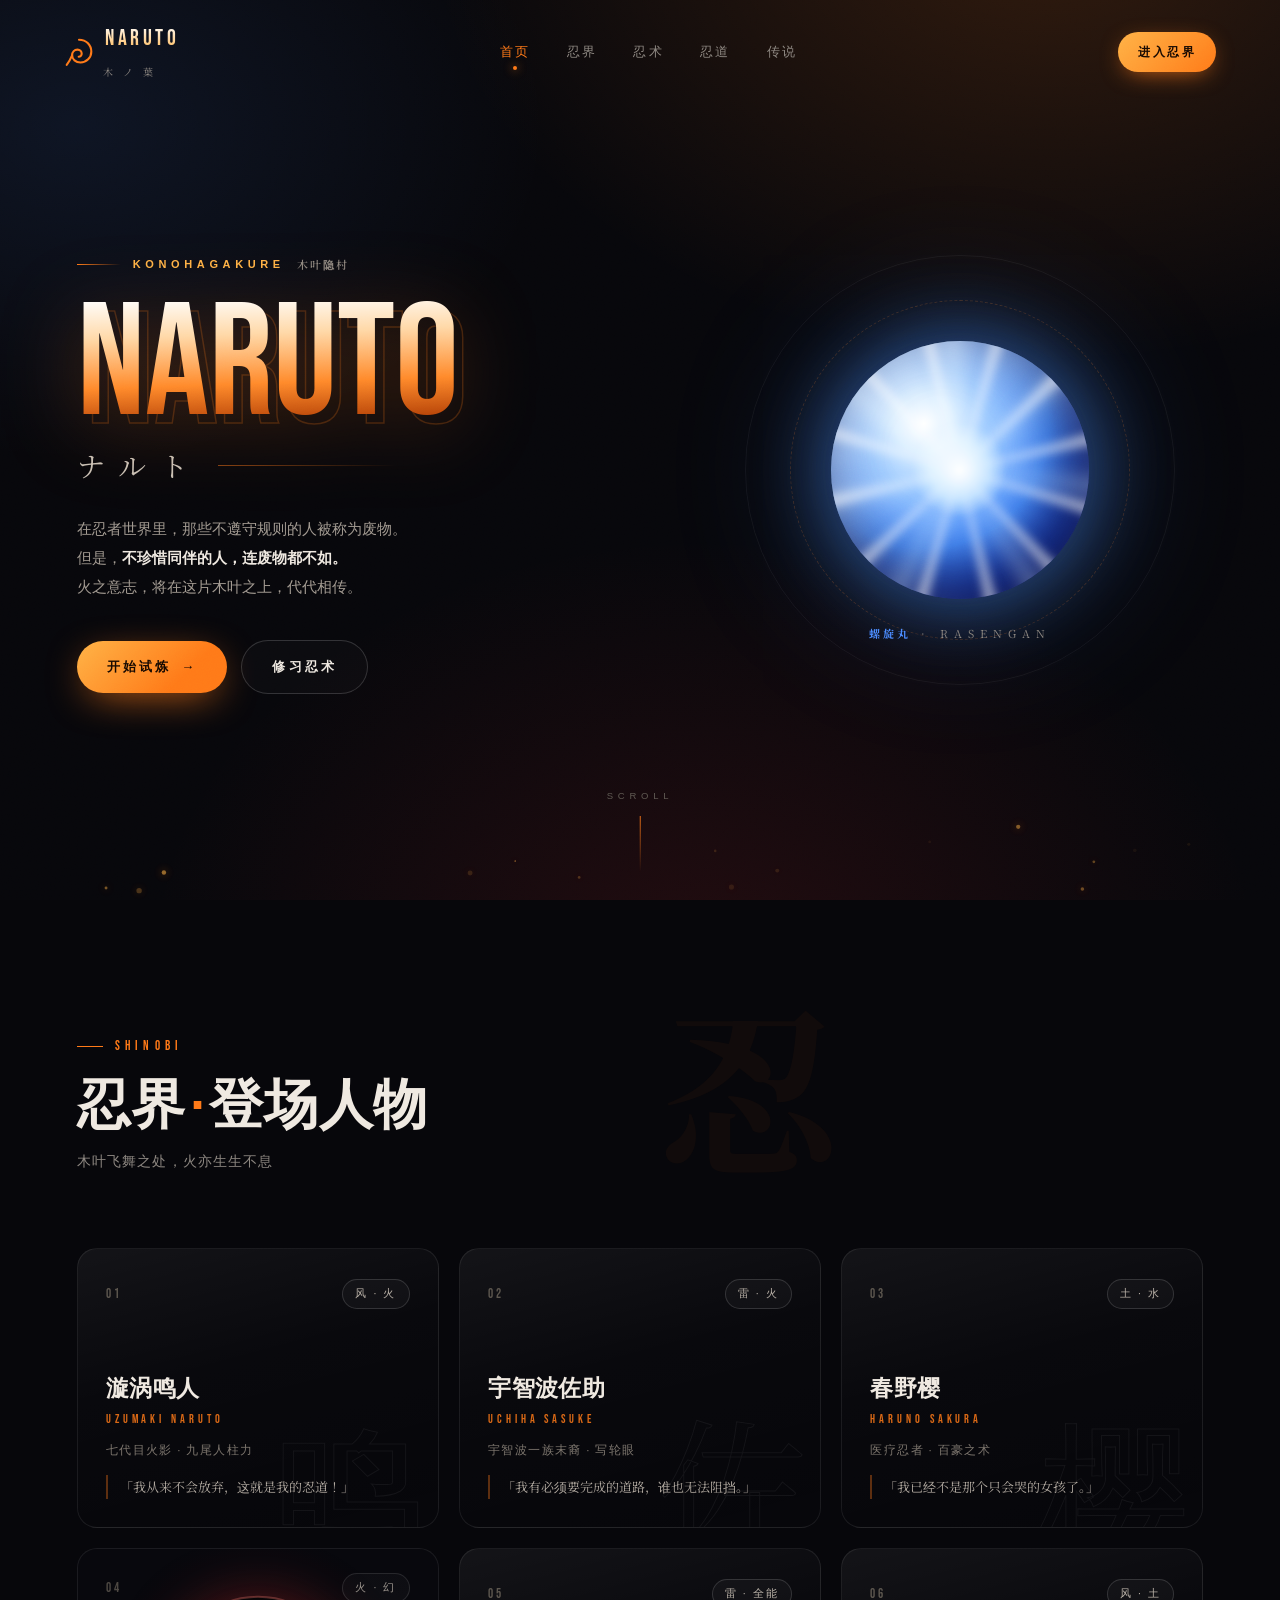
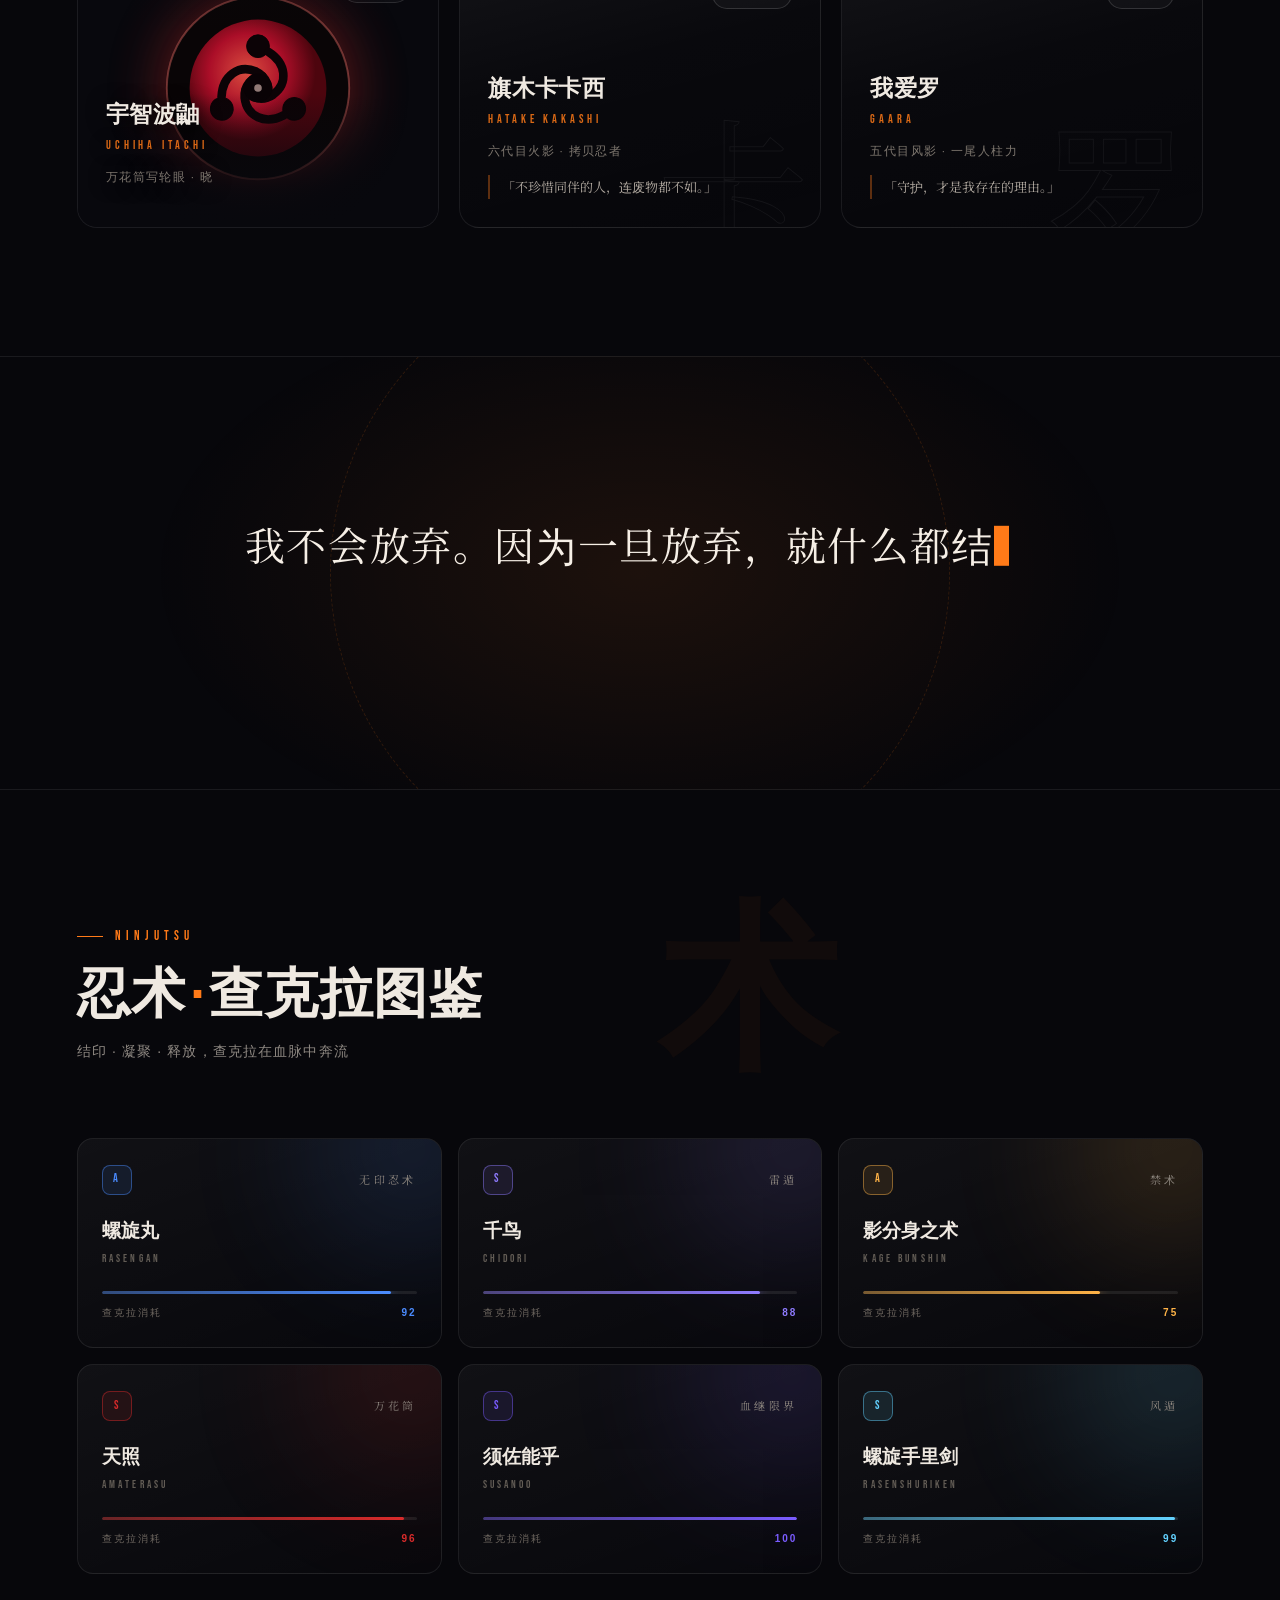
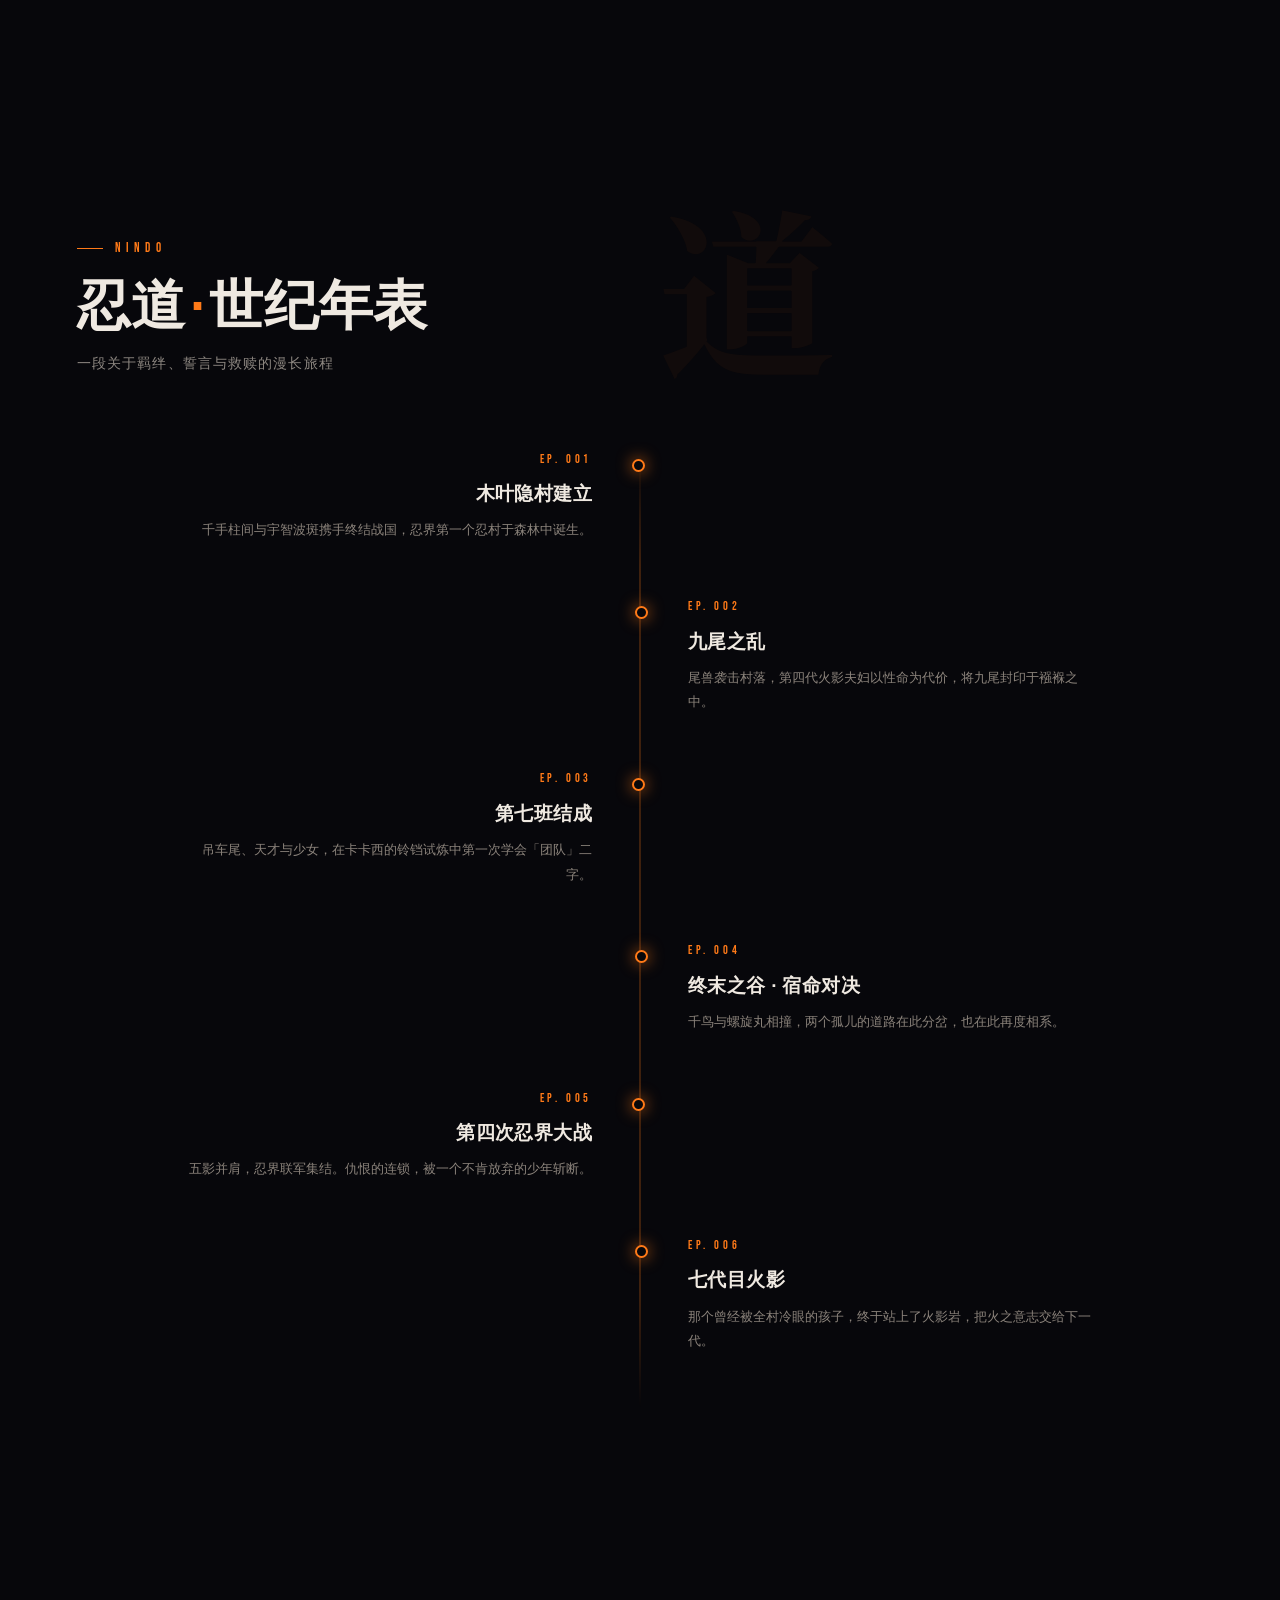
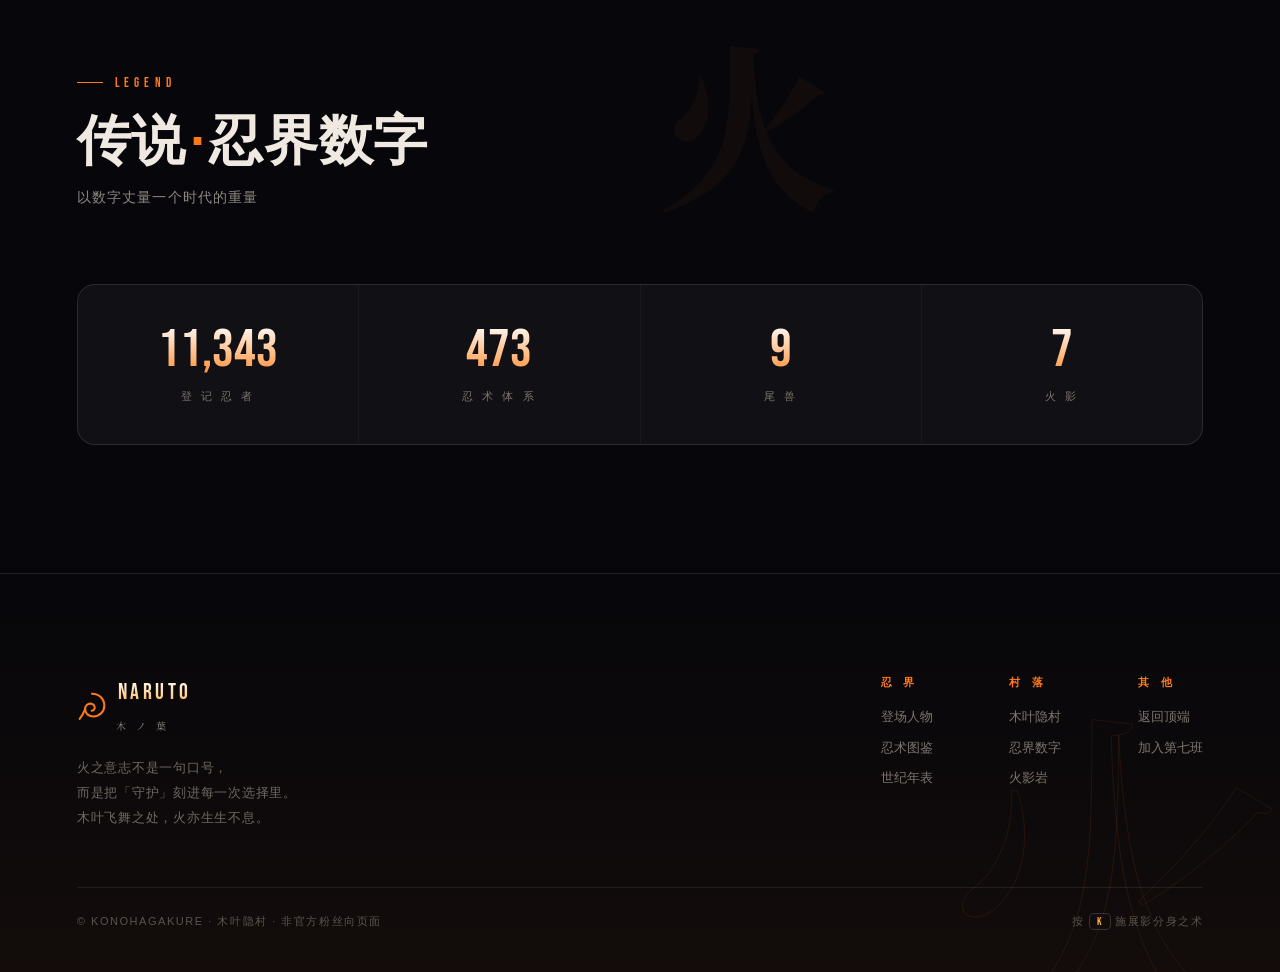
==== index.html @ 9bd9b957 "refactor: 重命名为 index.html 以便 GitHub Pages 作为首页" ====
<!DOCTYPE html>
<html lang="zh-CN">
<head>
<meta charset="UTF-8">
<meta name="viewport" content="width=device-width, initial-scale=1.0">
<title>NARUTO · 忍界 | 火之意志</title>
<link rel="preconnect" href="https://fonts.googleapis.com">
<link rel="preconnect" href="https://fonts.gstatic.com" crossorigin>
<link href="https://fonts.googleapis.com/css2?family=Bebas+Neue&family=Noto+Serif+JP:wght@400;700&display=swap" rel="stylesheet">
<style>
/* ========== BASE ========== */
:root{
  --ink:#07070b;
  --ink2:#0c0c12;
  --ink3:#12121a;
  --line:rgba(255,255,255,.08);
  --text:#efe9e1;
  --dim:#8d8781;
  --orange:#ff7a18;
  --amber:#ffb347;
  --red:#d92b2b;
  --blue:#4b8cff;
  --leaf:#6aa84f;
  --display:"Bebas Neue","Impact","Haettenschweiler","Arial Black",sans-serif;
  --serif:"Noto Serif JP","Yu Mincho","Songti SC","SimSun",serif;
  --sans:"Helvetica Neue","PingFang SC","Microsoft YaHei",-apple-system,sans-serif;
}
*{margin:0;padding:0;box-sizing:border-box}
html{scroll-behavior:smooth}
section[id],header[id]{scroll-margin-top:92px}
body{
  background:var(--ink);
  color:var(--text);
  font-family:var(--sans);
  overflow-x:hidden;
  -webkit-font-smoothing:antialiased;
  line-height:1.7;
}
body::before{
  content:'';position:fixed;inset:0;z-index:-2;
  background:
    radial-gradient(1000px 700px at 82% -8%, rgba(255,122,24,.17), transparent 62%),
    radial-gradient(760px 540px at 6% 14%, rgba(75,140,255,.10), transparent 62%),
    radial-gradient(900px 700px at 55% 108%, rgba(217,43,43,.13), transparent 62%),
    #07070b;
}
::selection{background:var(--orange);color:#12060a}
::-webkit-scrollbar{width:9px}
::-webkit-scrollbar-track{background:#05050a}
::-webkit-scrollbar-thumb{background:linear-gradient(#ff7a18,#8f2d00);border-radius:9px}

/* grain + scanline atmosphere */
.grain{
  position:fixed;inset:0;z-index:900;pointer-events:none;opacity:.05;mix-blend-mode:overlay;
  background-image:url("data:image/svg+xml,%3Csvg xmlns='http://www.w3.org/2000/svg' width='160' height='160'%3E%3Cfilter id='n'%3E%3CfeTurbulence type='fractalNoise' baseFrequency='.85' numOctaves='3'/%3E%3C/filter%3E%3Crect width='160' height='160' filter='url(%23n)'/%3E%3C/svg%3E");
}
#leafCanvas{position:fixed;inset:0;width:100%;height:100%;z-index:0;pointer-events:none;opacity:.85}

/* ========== LOADER ========== */
#loader{
  position:fixed;inset:0;z-index:1000;background:#05050a;
  display:flex;align-items:center;justify-content:center;flex-direction:column;gap:26px;
  transition:opacity .8s ease, visibility .8s;
}
#loader.done{opacity:0;visibility:hidden}
.ld-mark{width:96px;height:96px;color:var(--orange);animation:ldPulse 2.6s ease-in-out infinite}
.ld-mark path{
  stroke-dasharray:100;stroke-dashoffset:100;
  animation:draw 1.6s cubic-bezier(.6,.05,.2,1) forwards;
}
.ld-mark path:nth-child(2){animation-delay:.5s}
@keyframes draw{to{stroke-dashoffset:0}}
@keyframes ldPulse{0%,100%{filter:drop-shadow(0 0 0 rgba(255,122,24,0))}50%{filter:drop-shadow(0 0 22px rgba(255,122,24,.6))}}
.ld-text{
  font-family:var(--serif);font-size:13px;letter-spacing:.6em;color:#6a6259;text-indent:.6em;
  animation:blink 1.6s steps(2) infinite;
}
@keyframes blink{50%{opacity:.25}}

/* ========== PROGRESS ========== */
.progress{position:fixed;top:0;left:0;right:0;height:2px;z-index:950;background:transparent}
.progress i{
  display:block;height:100%;width:0;
  background:linear-gradient(90deg,#8f2d00,var(--orange),var(--amber));
  box-shadow:0 0 14px rgba(255,122,24,.85);
  transition:width .1s linear;
}

/* ========== NAV ========== */
nav{
  position:fixed;top:0;left:0;right:0;z-index:800;
  display:flex;align-items:center;justify-content:space-between;
  padding:20px clamp(18px,5vw,64px);
  transition:background .4s, backdrop-filter .4s, padding .4s, border-color .4s;
  border-bottom:1px solid transparent;
}
nav.solid{
  background:rgba(7,7,11,.72);
  backdrop-filter:blur(16px) saturate(1.4);
  -webkit-backdrop-filter:blur(16px) saturate(1.4);
  border-bottom-color:var(--line);
  padding-top:12px;padding-bottom:12px;
}
.brand{display:flex;align-items:center;gap:11px;text-decoration:none;color:var(--text)}
.brand svg{width:30px;height:30px;color:var(--orange);transition:transform .7s cubic-bezier(.2,.8,.2,1)}
.brand:hover svg{transform:rotate(180deg)}
.brand b{
  font-family:var(--display);font-size:22px;letter-spacing:.16em;font-weight:400;
  background:linear-gradient(180deg,#fff,#ffb347);-webkit-background-clip:text;background-clip:text;color:transparent;
}
.brand small{font-family:var(--serif);color:var(--dim);font-size:10px;letter-spacing:.35em;margin-left:-2px}
.nav-links{display:flex;gap:6px;align-items:center}
.nav-links a{
  position:relative;color:var(--dim);text-decoration:none;font-size:13px;letter-spacing:.18em;
  padding:9px 15px;border-radius:99px;transition:color .3s,background .3s;
}
.nav-links a:hover{color:#fff;background:rgba(255,255,255,.05)}
.nav-links a.active{color:var(--orange)}
.nav-links a.active::after{
  content:'';position:absolute;left:50%;bottom:2px;transform:translateX(-50%);
  width:4px;height:4px;border-radius:50%;background:var(--orange);box-shadow:0 0 10px var(--orange);
}
.nav-cta{
  font-size:12px;letter-spacing:.2em;color:#180a02;text-decoration:none;font-weight:700;
  padding:10px 20px;border-radius:99px;
  background:linear-gradient(135deg,var(--amber),var(--orange));
  box-shadow:0 6px 24px -8px rgba(255,122,24,.9);
  transition:transform .3s, box-shadow .3s;
}
.nav-cta:hover{transform:translateY(-2px);box-shadow:0 12px 30px -8px rgba(255,122,24,1)}

/* ========== HERO ========== */
.hero{
  position:relative;z-index:1;min-height:100svh;
  display:grid;grid-template-columns:1.12fr .88fr;align-items:center;
  gap:20px;padding:120px clamp(18px,6vw,80px) 80px;
}
.hero-left{position:relative}
.eyebrow{
  display:inline-flex;align-items:center;gap:12px;font-size:11px;letter-spacing:.42em;
  color:var(--amber);margin-bottom:26px;font-weight:600;
}
.eyebrow::before{content:'';width:44px;height:1px;background:linear-gradient(90deg,var(--orange),transparent)}
.eyebrow em{font-family:var(--serif);font-style:normal;color:var(--dim);letter-spacing:.2em}

.hero-title{position:relative;font-family:var(--display);font-weight:400;line-height:.84;letter-spacing:.005em;margin-bottom:6px}
.hero-title .outline{
  position:absolute;top:0;left:0;
  font-size:clamp(66px,12.5vw,178px);
  color:transparent;-webkit-text-stroke:1.5px rgba(255,122,24,.22);
  transform:translate(9px,9px);white-space:nowrap;
}
.hero-title .fill{
  position:relative;display:block;
  font-size:clamp(66px,12.5vw,178px);
  background:linear-gradient(178deg,#ffffff 0%,#ffd9a8 26%,#ff8a2b 58%,#a83500 88%,#5c1a00 100%);
  -webkit-background-clip:text;background-clip:text;color:transparent;
  filter:drop-shadow(0 14px 40px rgba(255,122,24,.28));
  white-space:nowrap;
}
.hero-jp{
  display:flex;align-items:center;gap:16px;margin:8px 0 26px;
}
.hero-jp span{
  font-family:var(--serif);font-size:clamp(18px,2.4vw,28px);letter-spacing:.5em;color:#c9c1b6;
}
.hero-jp i{flex:1;height:1px;background:linear-gradient(90deg,rgba(255,122,24,.5),transparent);max-width:180px}
.hero-desc{
  max-width:430px;color:#a29a91;font-size:14.5px;line-height:2;margin-bottom:38px;
}
.hero-desc b{color:var(--text);font-weight:600}
.hero-actions{display:flex;gap:14px;flex-wrap:wrap;align-items:center}
.btn{
  display:inline-flex;align-items:center;gap:10px;text-decoration:none;
  padding:15px 30px;border-radius:99px;font-size:13px;letter-spacing:.24em;font-weight:700;
  transition:all .35s cubic-bezier(.2,.8,.2,1);position:relative;overflow:hidden;
}
.btn-primary{
  color:#170900;background:linear-gradient(135deg,var(--amber),var(--orange) 70%);
  box-shadow:0 10px 40px -12px rgba(255,122,24,.95);
}
.btn-primary::after{
  content:'';position:absolute;inset:0;
  background:linear-gradient(120deg,transparent 30%,rgba(255,255,255,.55),transparent 70%);
  transform:translateX(-120%);transition:transform .7s;
}
.btn-primary:hover::after{transform:translateX(120%)}
.btn-primary:hover{transform:translateY(-3px);box-shadow:0 18px 46px -12px rgba(255,122,24,1)}
.btn-ghost{
  color:var(--text);border:1px solid rgba(255,255,255,.16);background:rgba(255,255,255,.02);
}
.btn-ghost:hover{border-color:rgba(255,122,24,.6);color:var(--amber);background:rgba(255,122,24,.06)}

/* hero right : rasengan */
.hero-right{position:relative;display:flex;align-items:center;justify-content:center;min-height:420px}
.rings{position:absolute;inset:0;display:grid;place-items:center;pointer-events:none}
.ring{
  position:absolute;border-radius:50%;border:1px solid rgba(255,255,255,.07);
}
.ring.r1{width:340px;height:340px;border-style:dashed;border-color:rgba(255,122,24,.22);animation:spin 26s linear infinite}
.ring.r2{width:430px;height:430px;border-color:rgba(255,255,255,.05);animation:spin 40s linear infinite reverse}
.ring.r3{width:250px;height:250px;border-color:rgba(75,140,255,.18);animation:spin 18s linear infinite reverse}
@keyframes spin{to{transform:rotate(360deg)}}

.rasengan{
  position:relative;width:258px;height:258px;border-radius:50%;cursor:pointer;
  background:
    radial-gradient(circle at 36% 32%, #ffffff 0%, #dcefff 12%, #9ecbff 26%, #4a90ff 52%, #1c3fbf 74%, #08134a 100%);
  box-shadow:
    0 0 70px 8px rgba(74,144,255,.45),
    0 0 140px 30px rgba(74,144,255,.18),
    inset -18px -22px 60px rgba(0,10,60,.75),
    inset 12px 14px 44px rgba(255,255,255,.5);
  animation:float 6s ease-in-out infinite;
  transition:transform .4s cubic-bezier(.2,.8,.2,1), box-shadow .5s;
  overflow:hidden;
  isolation:isolate;
}
.rasengan:hover{transform:scale(1.06);box-shadow:0 0 90px 14px rgba(74,144,255,.6),0 0 170px 40px rgba(74,144,255,.22),inset -18px -22px 60px rgba(0,10,60,.7),inset 12px 14px 44px rgba(255,255,255,.55)}
.rasengan::before,.rasengan::after{
  content:'';position:absolute;inset:-25%;border-radius:50%;
  background:repeating-conic-gradient(from 0deg,
    rgba(255,255,255,0) 0deg 13deg,
    rgba(255,255,255,.55) 15deg 18deg,
    rgba(255,255,255,0) 20deg 30deg);
  filter:blur(5px);mix-blend-mode:screen;
}
.rasengan::before{animation:spin 2.2s linear infinite}
.rasengan::after{
  animation:spin 3.4s linear infinite reverse;opacity:.55;filter:blur(9px);
  background:repeating-conic-gradient(from 180deg,
    rgba(190,225,255,0) 0deg 22deg,
    rgba(210,235,255,.6) 24deg 30deg,
    rgba(190,225,255,0) 32deg 50deg);
}
.ras-core{
  position:absolute;inset:32%;border-radius:50%;
  background:radial-gradient(circle,#fff,rgba(190,225,255,.65) 45%,transparent 72%);
  filter:blur(2px);mix-blend-mode:screen;animation:pulseCore 3s ease-in-out infinite;
}
@keyframes pulseCore{0%,100%{opacity:.75;transform:scale(1)}50%{opacity:1;transform:scale(1.1)}}
@keyframes float{0%,100%{translate:0 0}50%{translate:0 -18px}}
.orb-wrap{position:relative;display:flex;align-items:center;justify-content:center}
.ras-label{
  position:absolute;bottom:-44px;left:50%;transform:translateX(-50%);
  font-family:var(--serif);font-size:11px;letter-spacing:.55em;color:var(--dim);white-space:nowrap;
}
.ras-label b{color:var(--blue);letter-spacing:.3em}

.scroll-hint{
  position:absolute;left:50%;bottom:28px;transform:translateX(-50%);
  display:flex;flex-direction:column;align-items:center;gap:12px;
  font-size:9.5px;letter-spacing:.5em;color:#5f5952;
}
.scroll-hint i{display:block;width:1px;height:56px;background:linear-gradient(rgba(255,122,24,.9),transparent);position:relative;overflow:hidden}
.scroll-hint i::after{
  content:'';position:absolute;top:-56px;left:0;width:1px;height:56px;
  background:linear-gradient(transparent,var(--amber));animation:drop 2s ease-in-out infinite;
}
@keyframes drop{0%{top:-56px}70%,100%{top:56px}}

/* ========== SECTIONS ========== */
main{position:relative;z-index:1}
section.wrap{padding:clamp(70px,10vw,140px) clamp(18px,6vw,80px);position:relative}
.sec-head{max-width:760px;margin-bottom:clamp(44px,6vw,74px);position:relative}
.sec-kanji{
  position:absolute;right:0;top:-34px;font-family:var(--serif);font-weight:700;
  font-size:clamp(110px,14vw,190px);line-height:1;
  color:rgba(255,122,24,.045);
  pointer-events:none;user-select:none;
}
.sec-label{
  display:inline-flex;align-items:center;gap:12px;font-family:var(--display);
  font-size:13px;letter-spacing:.4em;color:var(--orange);margin-bottom:16px;
}
.sec-label::before{content:'';width:26px;height:1px;background:var(--orange)}
.sec-head h2{
  font-size:clamp(30px,4.6vw,54px);line-height:1.12;font-weight:800;letter-spacing:.01em;
}
.sec-head h2 .dot{color:var(--orange);margin:0 4px}
.sec-sub{margin-top:16px;color:var(--dim);font-size:14px;letter-spacing:.08em}

/* ========== NINJA CARDS ========== */
.ninja-grid{
  display:grid;grid-template-columns:repeat(auto-fit,minmax(min(330px,100%),1fr));
  gap:clamp(14px,1.6vw,22px);perspective:1400px;
}
.ninja-card{
  position:relative;padding:30px 28px 28px;border-radius:20px;
  background:linear-gradient(165deg,rgba(255,255,255,.055),rgba(255,255,255,.012) 42%,rgba(255,255,255,0));
  border:1px solid var(--line);
  overflow:hidden;cursor:pointer;
  transition:transform .3s cubic-bezier(.2,.8,.2,1), border-color .45s, box-shadow .5s, background .5s;
  transform-style:preserve-3d;
  min-height:280px;display:flex;flex-direction:column;
}
.ninja-card::before{
  content:'';position:absolute;inset:0;z-index:0;pointer-events:none;
  background:radial-gradient(420px 260px at var(--mx,50%) var(--my,0%), rgba(255,122,24,.16), transparent 70%);
  opacity:0;transition:opacity .45s;
}
.ninja-card:hover::before{opacity:1}
.ninja-card:hover{
  border-color:rgba(255,122,24,.42);
  box-shadow:0 26px 70px -28px rgba(255,122,24,.55), 0 0 0 1px rgba(255,122,24,.1) inset;
  background:linear-gradient(165deg,rgba(255,255,255,.075),rgba(255,255,255,.02) 42%,rgba(255,122,24,.03));
}
.card-kanji{
  position:absolute;right:12px;bottom:-14px;z-index:0;
  font-family:var(--serif);font-size:150px;line-height:.8;
  color:transparent;-webkit-text-stroke:1px rgba(255,255,255,.055);
  transition:all .6s cubic-bezier(.2,.8,.2,1);pointer-events:none;user-select:none;
}
.ninja-card:hover .card-kanji{
  -webkit-text-stroke:1px rgba(255,122,24,.55);
  transform:translateY(-8px) scale(1.06);
  filter:drop-shadow(0 0 26px rgba(255,122,24,.35));
}
.card-top{display:flex;align-items:center;justify-content:space-between;position:relative;z-index:2;margin-bottom:auto}
.card-idx{font-family:var(--display);font-size:13px;letter-spacing:.24em;color:#5d574f}
.card-elem{
  font-size:10.5px;letter-spacing:.2em;padding:5px 12px;border-radius:99px;
  border:1px solid rgba(255,255,255,.14);color:#b9b1a7;background:rgba(255,255,255,.03);
  transition:all .4s;
}
.ninja-card:hover .card-elem{border-color:rgba(255,122,24,.5);color:var(--amber);background:rgba(255,122,24,.08)}
.card-body{position:relative;z-index:2;margin-top:44px}
.card-body h3{font-size:23px;font-weight:800;letter-spacing:.02em;margin-bottom:2px}
.romaji{font-family:var(--display);font-size:11.5px;letter-spacing:.34em;color:var(--orange);opacity:.85;margin-bottom:12px}
.role{font-size:11.5px;color:#7d766e;letter-spacing:.12em;margin-bottom:14px}
.quote{
  font-family:var(--serif);font-size:13px;line-height:1.85;color:#b2aaa1;
  padding-left:12px;border-left:2px solid rgba(255,122,24,.35);
  transition:border-color .4s,color .4s;
}
.ninja-card:hover .quote{border-color:var(--orange);color:#ddd5cb}
.card-line{
  position:absolute;left:0;bottom:0;height:2px;width:0;
  background:linear-gradient(90deg,var(--orange),transparent);
  transition:width .6s cubic-bezier(.2,.8,.2,1);
}
.ninja-card:hover .card-line{width:100%}

/* sharingan card special */
.sharingan-card{display:flex;align-items:center;justify-content:center;padding:0;background:#08080d}
.sharingan-card .sharingan-wrap{position:absolute;inset:0;display:grid;place-items:center;opacity:.85;transition:opacity .5s}
.sharingan-card:hover .sharingan-wrap{opacity:1}
.sharingan-card .card-body{position:absolute;left:28px;bottom:26px;right:28px;margin:0;z-index:3}.sharingan-card .card-body h3,.sharingan-card .romaji,.sharingan-card .role{text-shadow:0 2px 20px #000}
.sharingan-card .quote{display:none}
.sharingan-card .card-top{position:absolute;top:24px;left:28px;right:28px;margin:0}
.sharingan-card::after{
  content:'';position:absolute;inset:0;z-index:2;pointer-events:none;
  background:linear-gradient(180deg,rgba(8,8,13,.35) 0%,transparent 30%,transparent 52%,rgba(8,8,13,.88) 88%,#08080d 100%);
}
.sharingan-svg{width:190px;height:190px;animation:spin 22s linear infinite;filter:drop-shadow(0 0 30px rgba(217,43,43,.55))}
.sharingan-card:hover .sharingan-svg{animation-duration:5s}

/* ========== QUOTE BAND ========== */
.quote-band{
  position:relative;z-index:1;
  padding:clamp(80px,12vw,150px) clamp(18px,6vw,80px);
  text-align:center;overflow:hidden;
  border-top:1px solid var(--line);border-bottom:1px solid var(--line);
  background:radial-gradient(700px 400px at 50% 50%, rgba(255,122,24,.09), transparent 70%);
}
.q-ring{
  position:absolute;top:50%;left:50%;width:min(620px,120vw);height:min(620px,120vw);
  transform:translate(-50%,-50%);border-radius:50%;
  border:1px dashed rgba(255,122,24,.15);animation:spin 60s linear infinite;pointer-events:none;
}
.q-ring::after{
  content:'';position:absolute;top:-4px;left:50%;width:8px;height:8px;border-radius:50%;
  background:var(--orange);box-shadow:0 0 18px var(--orange);
}
blockquote{
  position:relative;z-index:2;
  font-family:var(--serif);font-size:clamp(20px,3.4vw,40px);line-height:1.85;
  letter-spacing:.04em;max-width:900px;margin:0 auto;
  color:#f6efe6;min-height:2em;
}
blockquote .cur{color:var(--orange);animation:blink .9s steps(2) infinite}
blockquote::before,blockquote::after{
  font-family:var(--serif);color:rgba(255,122,24,.3);font-size:1.4em;line-height:0;vertical-align:-.35em;
}
cite{
  display:block;margin-top:32px;font-style:normal;font-size:11.5px;letter-spacing:.45em;
  color:var(--orange);opacity:0;transition:opacity .8s .3s;
}
cite.show{opacity:1}

/* ========== JUTSU ========== */
.jutsu-grid{display:grid;grid-template-columns:repeat(auto-fit,minmax(min(320px,100%),1fr));gap:16px}
.jutsu{
  position:relative;padding:26px 24px;border-radius:16px;overflow:hidden;
  border:1px solid var(--line);
  background:linear-gradient(160deg,rgba(255,255,255,.045),rgba(255,255,255,.008));
  transition:transform .45s cubic-bezier(.2,.8,.2,1),border-color .4s,box-shadow .45s;
}
.jutsu:hover{transform:translateY(-6px);border-color:color-mix(in srgb,var(--c,#ff7a18) 55%,transparent);
  box-shadow:0 22px 50px -26px color-mix(in srgb,var(--c,#ff7a18) 90%,transparent)}
.jutsu .glow{
  position:absolute;width:200px;height:200px;border-radius:50%;
  top:-90px;right:-70px;background:var(--c,#ff7a18);filter:blur(70px);opacity:.16;
  transition:opacity .45s;
}
.jutsu:hover .glow{opacity:.34}
.j-top{display:flex;justify-content:space-between;align-items:center;margin-bottom:20px;position:relative;z-index:2}
.j-rank{
  font-family:var(--display);font-size:12px;letter-spacing:.2em;
  width:30px;height:30px;border-radius:8px;display:grid;place-items:center;
  color:var(--c,#ff7a18);border:1px solid color-mix(in srgb,var(--c,#ff7a18) 45%,transparent);
  background:color-mix(in srgb,var(--c,#ff7a18) 10%,transparent);
}
.j-elem{font-family:var(--serif);font-size:11px;letter-spacing:.3em;color:#8e877f}
.jutsu h3{font-size:19px;font-weight:800;position:relative;z-index:2;margin-bottom:4px}
.jutsu .j-en{font-family:var(--display);font-size:10.5px;letter-spacing:.3em;color:#625c55;margin-bottom:22px}
.j-meter{height:3px;border-radius:3px;background:rgba(255,255,255,.08);overflow:hidden;margin-bottom:10px;position:relative;z-index:2}
.j-meter span{
  display:block;height:100%;width:0;border-radius:3px;
  background:linear-gradient(90deg,color-mix(in srgb,var(--c,#ff7a18) 40%,transparent),var(--c,#ff7a18));
  box-shadow:0 0 12px var(--c,#ff7a18);
  transition:width 1.4s cubic-bezier(.2,.8,.2,1) .2s;
}
.reveal.in .j-meter span{width:var(--v)}
.j-foot{display:flex;justify-content:space-between;font-size:10px;letter-spacing:.2em;color:#6d665f;position:relative;z-index:2}
.j-foot b{color:var(--c,#ff7a18);font-weight:700}

/* ========== TIMELINE ========== */
.timeline{position:relative;max-width:920px;margin:0 auto}
.timeline::before{
  content:'';position:absolute;left:50%;top:0;bottom:0;width:1px;
  background:linear-gradient(180deg,transparent,rgba(255,122,24,.45) 12%,rgba(255,122,24,.45) 88%,transparent);
  transform:translateX(-.5px);
}
.tl-item{position:relative;width:50%;padding:0 48px 54px 0;text-align:right}
.tl-item:nth-child(even){margin-left:50%;padding:0 0 54px 48px;text-align:left}
.tl-item::after{
  content:'';position:absolute;top:9px;right:-5px;width:9px;height:9px;border-radius:50%;
  background:var(--ink);border:2px solid var(--orange);box-shadow:0 0 16px rgba(255,122,24,.8);
}
.tl-item:nth-child(even)::after{right:auto;left:-5px}
.tl-year{font-family:var(--display);font-size:12px;letter-spacing:.3em;color:var(--orange);margin-bottom:8px}
.tl-item h4{font-size:19px;font-weight:800;margin-bottom:8px;letter-spacing:.02em}
.tl-item p{font-size:13px;color:#8b837b;line-height:1.9}

/* ========== LEGEND ========== */
.legend{
  display:grid;grid-template-columns:repeat(auto-fit,minmax(150px,1fr));
  gap:1px;background:var(--line);border:1px solid var(--line);border-radius:18px;overflow:hidden;
}
.leg{
  background:rgba(10,10,15,.6);padding:38px 22px;text-align:center;
  transition:background .4s;position:relative;overflow:hidden;
}
.leg:hover{background:rgba(255,122,24,.07)}
.leg .num{
  font-family:var(--display);font-size:clamp(34px,4.6vw,54px);line-height:1;
  background:linear-gradient(180deg,#fff,#ff8a2b);-webkit-background-clip:text;background-clip:text;color:transparent;
  display:block;
}
.leg .num small{font-size:.5em;color:var(--orange);-webkit-text-fill-color:var(--orange)}
.leg p{margin-top:10px;font-size:11px;letter-spacing:.28em;color:#7d766e}

/* ========== FOOTER ========== */
footer{
  position:relative;z-index:1;padding:clamp(60px,8vw,100px) clamp(18px,6vw,80px) 40px;
  border-top:1px solid var(--line);overflow:hidden;
  background:linear-gradient(180deg,transparent,rgba(255,122,24,.05));
}
.foot-kanji{
  position:absolute;right:-2%;bottom:-14%;font-family:var(--serif);
  font-size:clamp(180px,30vw,420px);line-height:.8;color:transparent;
  -webkit-text-stroke:1px rgba(255,122,24,.09);pointer-events:none;user-select:none;
}
.foot-inner{max-width:1400px;margin:0 auto;position:relative;z-index:2;
  display:flex;flex-wrap:wrap;gap:40px;justify-content:space-between;align-items:flex-start}
.foot-brand{max-width:340px}
.foot-brand .brand{margin-bottom:18px}
.foot-brand p{font-size:12.5px;color:#6f6961;line-height:2;letter-spacing:.06em}
.foot-cols{display:flex;gap:clamp(30px,6vw,80px);flex-wrap:wrap}
.foot-col h5{font-size:10.5px;letter-spacing:.4em;color:var(--orange);margin-bottom:16px;font-weight:700}
.foot-col a{display:block;font-size:12.5px;color:#7c756d;text-decoration:none;margin-bottom:9px;transition:color .3s,transform .3s}
.foot-col a:hover{color:#fff;transform:translateX(3px)}
.foot-bottom{
  max-width:1400px;margin:56px auto 0;padding-top:24px;border-top:1px solid var(--line);
  display:flex;justify-content:space-between;gap:16px;flex-wrap:wrap;
  font-size:11px;color:#5a544d;letter-spacing:.14em;position:relative;z-index:2;
}
.foot-bottom kbd{
  font-family:var(--display);border:1px solid rgba(255,255,255,.16);border-radius:5px;
  padding:1px 7px;color:var(--amber);letter-spacing:.1em;
}

/* ========== REVEAL ========== */
.reveal{opacity:0;transform:translateY(46px);transition:opacity 1s cubic-bezier(.2,.8,.2,1),transform 1s cubic-bezier(.2,.8,.2,1)}
.reveal.in{opacity:1;transform:none}

/* clone burst */
.clone{
  position:fixed;z-index:700;pointer-events:none;font-family:var(--serif);
  font-size:26px;color:rgba(255,122,24,.9);text-shadow:0 0 24px rgba(255,122,24,.9);
  will-change:transform,opacity;
}

/* ========== RESPONSIVE ========== */
@media (max-width:980px){
  .hero{grid-template-columns:1fr;padding-top:110px;text-align:left;gap:50px}
  .hero-right{min-height:330px;order:2}
  .rasengan{width:196px;height:196px}
  .ring.r1{width:260px;height:260px}.ring.r2{width:330px;height:330px}.ring.r3{width:190px;height:190px}
  .nav-links{display:none}
  .timeline::before{left:7px}
  .tl-item,.tl-item:nth-child(even){width:100%;margin-left:0;padding:0 0 44px 34px;text-align:left}
  .tl-item::after,.tl-item:nth-child(even)::after{left:3px;right:auto}
  .sec-kanji{top:-40px;opacity:.6}
}
@media (max-width:560px){
  nav{padding-left:16px;padding-right:16px;gap:10px}
  .brand{min-width:0;gap:8px}
  .brand b{font-size:19px;letter-spacing:.1em}
  .brand small{font-size:9px;letter-spacing:.26em}
  .brand svg{width:26px;height:26px}
  .nav-cta{padding:9px 14px;font-size:11px;letter-spacing:.08em;white-space:nowrap}
  .scroll-hint{display:none}
  .hero-title .outline{transform:translate(6px,6px)}
  .card-kanji{font-size:110px}
  .ninja-card{min-height:250px;padding:24px 22px}
  .foot-inner{flex-direction:column}
}
@media (prefers-reduced-motion:reduce){
  *{animation-duration:.001s!important;transition-duration:.001s!important}
}
</style>
</head>
<body>

<!-- LOADER -->
<div id="loader">
  <svg class="ld-mark" viewBox="0 0 100 100" fill="none">
    <path d="M50 9C75 9 91 27 91 49C91 69 75 85 55 85C39 85 27 74 27 61C27 50 35 42 45 42C53 42 59 48 59 56C59 62 54 66 49 66"
          stroke="currentColor" stroke-width="6.5" stroke-linecap="round" pathLength="100"/>
    <path d="M27 61C21 75 15 85 9 93" stroke="currentColor" stroke-width="6.5" stroke-linecap="round" pathLength="100"/>
  </svg>
  <div class="ld-text">结印中</div>
</div>

<div class="progress"><i id="progressBar"></i></div>
<canvas id="leafCanvas"></canvas>
<div class="grain"></div>

<!-- NAV -->
<nav id="nav">
  <a class="brand" href="#home">
    <svg viewBox="0 0 100 100" fill="none">
      <path d="M50 9C75 9 91 27 91 49C91 69 75 85 55 85C39 85 27 74 27 61C27 50 35 42 45 42C53 42 59 48 59 56C59 62 54 66 49 66" stroke="currentColor" stroke-width="7" stroke-linecap="round"/>
      <path d="M27 61C21 75 15 85 9 93" stroke="currentColor" stroke-width="7" stroke-linecap="round"/>
    </svg>
    <span><b>NARUTO</b><br><small>木 ノ 葉</small></span>
  </a>
  <div class="nav-links">
    <a href="#home" class="active">首页</a>
    <a href="#ninja">忍界</a>
    <a href="#jutsu">忍术</a>
    <a href="#nindo">忍道</a>
    <a href="#legend">传说</a>
  </div>
  <a class="nav-cta" href="#ninja">进入忍界</a>
</nav>

<!-- HERO -->
<header class="hero" id="home">
  <div class="hero-left">
    <div class="eyebrow">KONOHAGAKURE <em>木叶隐村</em></div>
    <h1 class="hero-title">
      <span class="outline">NARUTO</span>
      <span class="fill">NARUTO</span>
    </h1>
    <div class="hero-jp"><span>ナルト</span><i></i></div>
    <p class="hero-desc">
      在忍者世界里，那些不遵守规则的人被称为废物。<br>
      但是，<b>不珍惜同伴的人，连废物都不如。</b><br>
      火之意志，将在这片木叶之上，代代相传。
    </p>
    <div class="hero-actions">
      <a href="#ninja" class="btn btn-primary">开始试炼 <span style="font-family:var(--display)">→</span></a>
      <a href="#jutsu" class="btn btn-ghost">修习忍术</a>
    </div>
  </div>
  <div class="hero-right">
    <div class="rings">
      <div class="ring r2"></div>
      <div class="ring r1"></div>
      <div class="ring r3"></div>
    </div>
    <div class="orb-wrap">
      <div class="rasengan" id="rasengan" title="点击释放查克拉">
        <div class="ras-core"></div>
      </div>
      <div class="ras-label"><b>螺旋丸</b> · RASENGAN</div>
    </div>
  </div>
  <div class="scroll-hint"><span>SCROLL</span><i></i></div>
</header>

<main>

  <!-- NINJA -->
  <section class="wrap" id="ninja">
    <div class="sec-head reveal">
      <span class="sec-kanji">忍</span>
      <div class="sec-label">SHINOBI</div>
      <h2>忍界<span class="dot">·</span>登场人物</h2>
      <p class="sec-sub">木叶飞舞之处，火亦生生不息</p>
    </div>

    <div class="ninja-grid">
      <article class="ninja-card reveal">
        <div class="card-kanji">鸣</div>
        <div class="card-top"><span class="card-idx">01</span><span class="card-elem">风 · 火</span></div>
        <div class="card-body">
          <h3>漩涡鸣人</h3>
          <p class="romaji">UZUMAKI NARUTO</p>
          <p class="role">七代目火影 · 九尾人柱力</p>
          <p class="quote">「我从来不会放弃，这就是我的忍道！」</p>
        </div>
        <div class="card-line"></div>
      </article>

      <article class="ninja-card reveal">
        <div class="card-kanji">佐</div>
        <div class="card-top"><span class="card-idx">02</span><span class="card-elem">雷 · 火</span></div>
        <div class="card-body">
          <h3>宇智波佐助</h3>
          <p class="romaji">UCHIHA SASUKE</p>
          <p class="role">宇智波一族末裔 · 写轮眼</p>
          <p class="quote">「我有必须要完成的道路，谁也无法阻挡。」</p>
        </div>
        <div class="card-line"></div>
      </article>

      <article class="ninja-card reveal">
        <div class="card-kanji">樱</div>
        <div class="card-top"><span class="card-idx">03</span><span class="card-elem">土 · 水</span></div>
        <div class="card-body">
          <h3>春野樱</h3>
          <p class="romaji">HARUNO SAKURA</p>
          <p class="role">医疗忍者 · 百豪之术</p>
          <p class="quote">「我已经不是那个只会哭的女孩了。」</p>
        </div>
        <div class="card-line"></div>
      </article>

      <article class="ninja-card reveal sharingan-card">
        <div class="sharingan-wrap">
          <svg class="sharingan-svg" viewBox="0 0 200 200">
            <defs>
              <radialGradient id="irisGrad" cx="42%" cy="38%">
                <stop offset="0%" stop-color="#ff5a4a"/>
                <stop offset="55%" stop-color="#c8102e"/>
                <stop offset="100%" stop-color="#5a0510"/>
              </radialGradient>
            </defs>
            <circle cx="100" cy="100" r="96" fill="#0a0507" stroke="rgba(255,255,255,.14)" stroke-width="2"/>
            <circle cx="100" cy="100" r="72" fill="url(#irisGrad)"/>
            <g fill="#0d0306" stroke="#0d0306">
              <g transform="translate(100 100)">
                <circle cx="0" cy="-44" r="12"/>
                <path d="M11,-38 C 30,-26 32,-5 16,7 C 6,14 -8,12 -13,2" fill="none" stroke-width="9" stroke-linecap="round"/>
              </g>
              <g transform="translate(100 100) rotate(120)">
                <circle cx="0" cy="-44" r="12"/>
                <path d="M11,-38 C 30,-26 32,-5 16,7 C 6,14 -8,12 -13,2" fill="none" stroke-width="9" stroke-linecap="round"/>
              </g>
              <g transform="translate(100 100) rotate(240)">
                <circle cx="0" cy="-44" r="12"/>
                <path d="M11,-38 C 30,-26 32,-5 16,7 C 6,14 -8,12 -13,2" fill="none" stroke-width="9" stroke-linecap="round"/>
              </g>
            </g>
            <circle cx="100" cy="100" r="15" fill="#0a0205"/>
            <circle cx="100" cy="100" r="4" fill="#ffd9d1" opacity=".65"/>
            <circle cx="100" cy="100" r="96" fill="none" stroke="rgba(255,90,74,.35)" stroke-width="2"/>
          </svg>
        </div>
        <div class="card-top"><span class="card-idx">04</span><span class="card-elem">火 · 幻</span></div>
        <div class="card-body">
          <h3>宇智波鼬</h3>
          <p class="romaji">UCHIHA ITACHI</p>
          <p class="role">万花筒写轮眼 · 晓</p>
        </div>
        <div class="card-line"></div>
      </article>

      <article class="ninja-card reveal">
        <div class="card-kanji">卡</div>
        <div class="card-top"><span class="card-idx">05</span><span class="card-elem">雷 · 全能</span></div>
        <div class="card-body">
          <h3>旗木卡卡西</h3>
          <p class="romaji">HATAKE KAKASHI</p>
          <p class="role">六代目火影 · 拷贝忍者</p>
          <p class="quote">「不珍惜同伴的人，连废物都不如。」</p>
        </div>
        <div class="card-line"></div>
      </article>

      <article class="ninja-card reveal">
        <div class="card-kanji">罗</div>
        <div class="card-top"><span class="card-idx">06</span><span class="card-elem">风 · 土</span></div>
        <div class="card-body">
          <h3>我爱罗</h3>
          <p class="romaji">GAARA</p>
          <p class="role">五代目风影 · 一尾人柱力</p>
          <p class="quote">「守护，才是我存在的理由。」</p>
        </div>
        <div class="card-line"></div>
      </article>
    </div>
  </section>

  <!-- QUOTE -->
  <section class="quote-band" id="quote">
    <div class="q-ring"></div>
    <blockquote id="quoteText" data-text="我不会放弃。因为一旦放弃，就什么都结束了。"></blockquote>
    <cite id="quoteCite">— 漩涡鸣人 · うずまきナルト</cite>
  </section>

  <!-- JUTSU -->
  <section class="wrap" id="jutsu">
    <div class="sec-head reveal">
      <span class="sec-kanji">术</span>
      <div class="sec-label">NINJUTSU</div>
      <h2>忍术<span class="dot">·</span>查克拉图鉴</h2>
      <p class="sec-sub">结印 · 凝聚 · 释放，查克拉在血脉中奔流</p>
    </div>

    <div class="jutsu-grid">
      <article class="jutsu reveal" style="--c:#4b8cff">
        <div class="glow"></div>
        <div class="j-top"><span class="j-rank">A</span><span class="j-elem">无印忍术</span></div>
        <h3>螺旋丸</h3>
        <p class="j-en">RASENGAN</p>
        <div class="j-meter"><span style="--v:92%"></span></div>
        <div class="j-foot"><span>查克拉消耗</span><b>92</b></div>
      </article>

      <article class="jutsu reveal" style="--c:#8f7bff">
        <div class="glow"></div>
        <div class="j-top"><span class="j-rank">S</span><span class="j-elem">雷遁</span></div>
        <h3>千鸟</h3>
        <p class="j-en">CHIDORI</p>
        <div class="j-meter"><span style="--v:88%"></span></div>
        <div class="j-foot"><span>查克拉消耗</span><b>88</b></div>
      </article>

      <article class="jutsu reveal" style="--c:#ffb347">
        <div class="glow"></div>
        <div class="j-top"><span class="j-rank">A</span><span class="j-elem">禁术</span></div>
        <h3>影分身之术</h3>
        <p class="j-en">KAGE BUNSHIN</p>
        <div class="j-meter"><span style="--v:75%"></span></div>
        <div class="j-foot"><span>查克拉消耗</span><b>75</b></div>
      </article>

      <article class="jutsu reveal" style="--c:#d92b2b">
        <div class="glow"></div>
        <div class="j-top"><span class="j-rank">S</span><span class="j-elem">万花筒</span></div>
        <h3>天照</h3>
        <p class="j-en">AMATERASU</p>
        <div class="j-meter"><span style="--v:96%"></span></div>
        <div class="j-foot"><span>查克拉消耗</span><b>96</b></div>
      </article>

      <article class="jutsu reveal" style="--c:#7a5cff">
        <div class="glow"></div>
        <div class="j-top"><span class="j-rank">S</span><span class="j-elem">血继限界</span></div>
        <h3>须佐能乎</h3>
        <p class="j-en">SUSANOO</p>
        <div class="j-meter"><span style="--v:100%"></span></div>
        <div class="j-foot"><span>查克拉消耗</span><b>100</b></div>
      </article>

      <article class="jutsu reveal" style="--c:#63d2ff">
        <div class="glow"></div>
        <div class="j-top"><span class="j-rank">S</span><span class="j-elem">风遁</span></div>
        <h3>螺旋手里剑</h3>
        <p class="j-en">RASENSHURIKEN</p>
        <div class="j-meter"><span style="--v:99%"></span></div>
        <div class="j-foot"><span>查克拉消耗</span><b>99</b></div>
      </article>
    </div>
  </section>

  <!-- NINDO / TIMELINE -->
  <section class="wrap" id="nindo">
    <div class="sec-head reveal">
      <span class="sec-kanji">道</span>
      <div class="sec-label">NINDO</div>
      <h2>忍道<span class="dot">·</span>世纪年表</h2>
      <p class="sec-sub">一段关于羁绊、誓言与救赎的漫长旅程</p>
    </div>

    <div class="timeline">
      <div class="tl-item reveal">
        <div class="tl-year">EP. 001</div>
        <h4>木叶隐村建立</h4>
        <p>千手柱间与宇智波斑携手终结战国，忍界第一个忍村于森林中诞生。</p>
      </div>
      <div class="tl-item reveal">
        <div class="tl-year">EP. 002</div>
        <h4>九尾之乱</h4>
        <p>尾兽袭击村落，第四代火影夫妇以性命为代价，将九尾封印于襁褓之中。</p>
      </div>
      <div class="tl-item reveal">
        <div class="tl-year">EP. 003</div>
        <h4>第七班结成</h4>
        <p>吊车尾、天才与少女，在卡卡西的铃铛试炼中第一次学会「团队」二字。</p>
      </div>
      <div class="tl-item reveal">
        <div class="tl-year">EP. 004</div>
        <h4>终末之谷 · 宿命对决</h4>
        <p>千鸟与螺旋丸相撞，两个孤儿的道路在此分岔，也在此再度相系。</p>
      </div>
      <div class="tl-item reveal">
        <div class="tl-year">EP. 005</div>
        <h4>第四次忍界大战</h4>
        <p>五影并肩，忍界联军集结。仇恨的连锁，被一个不肯放弃的少年斩断。</p>
      </div>
      <div class="tl-item reveal">
        <div class="tl-year">EP. 006</div>
        <h4>七代目火影</h4>
        <p>那个曾经被全村冷眼的孩子，终于站上了火影岩，把火之意志交给下一代。</p>
      </div>
    </div>
  </section>

  <!-- LEGEND -->
  <section class="wrap" id="legend">
    <div class="sec-head reveal">
      <span class="sec-kanji">火</span>
      <div class="sec-label">LEGEND</div>
      <h2>传说<span class="dot">·</span>忍界数字</h2>
      <p class="sec-sub">以数字丈量一个时代的重量</p>
    </div>

    <div class="legend reveal">
      <div class="leg"><span class="num" data-to="12000">0</span><p>登 记 忍 者</p></div>
      <div class="leg"><span class="num" data-to="500">0</span><p>忍 术 体 系</p></div>
      <div class="leg"><span class="num" data-to="9">0</span><p>尾 兽</p></div>
      <div class="leg"><span class="num" data-to="7">0</span><p>火 影</p></div>
    </div>
  </section>

</main>

<!-- FOOTER -->
<footer>
  <div class="foot-kanji">火</div>
  <div class="foot-inner">
    <div class="foot-brand">
      <a class="brand" href="#home">
        <svg viewBox="0 0 100 100" fill="none">
          <path d="M50 9C75 9 91 27 91 49C91 69 75 85 55 85C39 85 27 74 27 61C27 50 35 42 45 42C53 42 59 48 59 56C59 62 54 66 49 66" stroke="currentColor" stroke-width="7" stroke-linecap="round"/>
          <path d="M27 61C21 75 15 85 9 93" stroke="currentColor" stroke-width="7" stroke-linecap="round"/>
        </svg>
        <span><b>NARUTO</b><br><small>木 ノ 葉</small></span>
      </a>
      <p>火之意志不是一句口号，<br>而是把「守护」刻进每一次选择里。<br>木叶飞舞之处，火亦生生不息。</p>
    </div>
    <div class="foot-cols">
      <div class="foot-col">
        <h5>忍 界</h5>
        <a href="#ninja">登场人物</a>
        <a href="#jutsu">忍术图鉴</a>
        <a href="#nindo">世纪年表</a>
      </div>
      <div class="foot-col">
        <h5>村 落</h5>
        <a href="#home">木叶隐村</a>
        <a href="#legend">忍界数字</a>
        <a href="#home">火影岩</a>
      </div>
      <div class="foot-col">
        <h5>其 他</h5>
        <a href="#home">返回顶端</a>
        <a href="#ninja">加入第七班</a>
      </div>
    </div>
  </div>
  <div class="foot-bottom">
    <span>© KONOHAGAKURE · 木叶隐村 · 非官方粉丝向页面</span>
    <span>按 <kbd>K</kbd> 施展影分身之术</span>
  </div>
</footer>

<script>
/* ================= LOADER ================= */
(function(){
  document.body.style.overflow = 'hidden';
  let hidden = false;
  function hideLoader(){
    if (hidden) return;
    hidden = true;
    const l = document.getElementById('loader');
    l.classList.add('done');
    document.body.style.overflow = '';
  }
  window.addEventListener('load', () => setTimeout(hideLoader, 900));
  document.addEventListener('DOMContentLoaded', () => setTimeout(hideLoader, 2100));
  setTimeout(hideLoader, 3000); // hard fallback
})();

/* ================= LEAF CANVAS ================= */
(function(){
  const canvas = document.getElementById('leafCanvas');
  const ctx = canvas.getContext('2d');
  let W = 0, H = 0, DPR = 1;
  const leaves = [], embers = [];

  function resize(){
    DPR = Math.min(window.devicePixelRatio || 1, 2);
    W = window.innerWidth; H = window.innerHeight;
    canvas.width = W * DPR; canvas.height = H * DPR;
    canvas.style.width = W + 'px'; canvas.style.height = H + 'px';
    ctx.setTransform(DPR, 0, 0, DPR, 0, 0);
  }
  resize();
  window.addEventListener('resize', resize);

  const COLORS = ['#ff7a18','#ffb347','#c2410c','#d92b2b','#e8892b','#8a5a1e'];

  function makeLeaf(){
    return {
      x: Math.random() * W,
      y: Math.random() * -H,
      size: 5 + Math.random() * 11,
      vy: .35 + Math.random() * .95,
      vx: -.25 + Math.random() * .5,
      rot: Math.random() * Math.PI * 2,
      vr: (-.012 + Math.random() * .024),
      sway: Math.random() * Math.PI * 2,
      swaySpd: .008 + Math.random() * .018,
      swayAmp: .35 + Math.random() * .9,
      color: COLORS[(Math.random() * COLORS.length) | 0],
      alpha: .25 + Math.random() * .55
    };
  }
  function makeEmber(){
    return {
      x: Math.random() * W, y: H + Math.random() * 200,
      size: .8 + Math.random() * 2.2,
      vy: -(.25 + Math.random() * .8),
      vx: -.3 + Math.random() * .6,
      alpha: .2 + Math.random() * .6,
      phase: Math.random() * Math.PI * 2
    };
  }
  const LEAF_COUNT = window.innerWidth < 760 ? 26 : 54;
  const EMBER_COUNT = window.innerWidth < 760 ? 16 : 38;
  for (let i = 0; i < LEAF_COUNT; i++) leaves.push(makeLeaf());
  for (let i = 0; i < EMBER_COUNT; i++) embers.push(makeEmber());

  function drawLeaf(l){
    ctx.save();
    ctx.translate(l.x, l.y);
    ctx.rotate(l.rot);
    ctx.globalAlpha = l.alpha;
    ctx.fillStyle = l.color;
    // leaf: two arcs forming a lens shape
    ctx.beginPath();
    ctx.moveTo(0, -l.size);
    ctx.quadraticCurveTo(l.size * .78, -l.size * .12, 0, l.size);
    ctx.quadraticCurveTo(-l.size * .78, -l.size * .12, 0, -l.size);
    ctx.fill();
    // midrib
    ctx.globalAlpha = l.alpha * .55;
    ctx.strokeStyle = 'rgba(30,10,0,.8)';
    ctx.lineWidth = .7;
    ctx.beginPath(); ctx.moveTo(0, -l.size * .9); ctx.lineTo(0, l.size * .9); ctx.stroke();
    ctx.restore();
  }

  let t = 0;
  function loop(){
    ctx.clearRect(0, 0, W, H);
    t += .016;

    for (const l of leaves){
      l.sway += l.swaySpd;
      l.x += l.vx + Math.sin(l.sway) * l.swayAmp;
      l.y += l.vy;
      l.rot += l.vr;
      if (l.y - 30 > H || l.x < -60 || l.x > W + 60){
        Object.assign(l, makeLeaf());
        l.y = -30; l.x = Math.random() * W;
      }
      drawLeaf(l);
    }

    for (const e of embers){
      e.phase += .03;
      e.x += e.vx + Math.sin(e.phase) * .35;
      e.y += e.vy;
      if (e.y < -20){
        Object.assign(e, makeEmber());
        e.y = H + 20; e.x = Math.random() * W;
      }
      ctx.globalAlpha = e.alpha * (.55 + .45 * Math.sin(e.phase * 1.7));
      ctx.fillStyle = '#ffb347';
      ctx.shadowBlur = 8; ctx.shadowColor = '#ff7a18';
      ctx.beginPath(); ctx.arc(e.x, e.y, e.size, 0, Math.PI * 2); ctx.fill();
      ctx.shadowBlur = 0;
    }
    ctx.globalAlpha = 1;
    requestAnimationFrame(loop);
  }
  loop();
})();

/* ================= REVEAL ================= */
(function(){
  const items = [...document.querySelectorAll('.reveal')];
  const io = new IntersectionObserver((entries) => {
    entries.forEach((en, i) => {
      if (en.isIntersecting){
        const el = en.target;
        const siblings = [...(el.parentElement ? el.parentElement.children : [])].filter(c => c.classList && c.classList.contains('reveal'));
        const idx = Math.max(0, siblings.indexOf(el));
        el.style.transitionDelay = Math.min(idx * 80, 400) + 'ms';
        el.classList.add('in');
        io.unobserve(el);
      }
    });
  }, { threshold: .14, rootMargin: '0px 0px -8% 0px' });
  items.forEach(el => io.observe(el));
})();

/* ================= NAV / PROGRESS ================= */
(function(){
  const nav = document.getElementById('nav');
  const bar = document.getElementById('progressBar');
  const links = [...document.querySelectorAll('.nav-links a')];
  const sections = links.map(a => document.querySelector(a.getAttribute('href'))).filter(Boolean);

  function onScroll(){
    const y = window.scrollY;
    nav.classList.toggle('solid', y > 40);
    const max = document.documentElement.scrollHeight - window.innerHeight;
    bar.style.width = (max > 0 ? (y / max) * 100 : 0) + '%';

    let active = sections[0];
    sections.forEach(s => {
      if (s.getBoundingClientRect().top <= window.innerHeight * .38) active = s;
    });
    links.forEach(a => a.classList.toggle('active', a.getAttribute('href') === '#' + (active ? active.id : '')));
  }
  window.addEventListener('scroll', onScroll, { passive: true });
  onScroll();
})();

/* ================= COUNTERS ================= */
(function(){
  const nums = [...document.querySelectorAll('.num[data-to]')];
  const io = new IntersectionObserver(entries => {
    entries.forEach(en => {
      if (!en.isIntersecting) return;
      const el = en.target;
      const to = parseInt(el.dataset.to, 10);
      const dur = 1600;
      const start = performance.now();
      function step(now){
        const p = Math.min((now - start) / dur, 1);
        const ease = 1 - Math.pow(1 - p, 3);
        const v = Math.round(to * ease);
        el.textContent = v.toLocaleString('en-US');
        if (to >= 1000 && v >= 1000) el.innerHTML = v.toLocaleString('en-US');
        if (p < 1) requestAnimationFrame(step);
      }
      requestAnimationFrame(step);
      io.unobserve(el);
    });
  }, { threshold: .6 });
  nums.forEach(n => io.observe(n));
})();

/* ================= TYPEWRITER QUOTE ================= */
(function(){
  const el = document.getElementById('quoteText');
  const cite = document.getElementById('quoteCite');
  const text = el.dataset.text;
  let done = false;
  const io = new IntersectionObserver(entries => {
    entries.forEach(en => {
      if (!en.isIntersecting || done) return;
      done = true;
      let i = 0;
      el.textContent = '';
      const cursor = document.createElement('span');
      cursor.className = 'cur';
      cursor.textContent = '▍';
      el.appendChild(cursor);
      const timer = setInterval(() => {
        i++;
        el.textContent = text.slice(0, i);
        el.appendChild(cursor);
        if (i >= text.length){
          clearInterval(timer);
          setTimeout(() => { cursor.remove(); cite.classList.add('show'); }, 500);
        }
      }, 62);
    });
  }, { threshold: .4 });
  io.observe(el);
})();

/* ================= CARD TILT ================= */
(function(){
  const cards = document.querySelectorAll('.ninja-card, .jutsu');
  const fine = window.matchMedia('(pointer:fine)').matches;
  if (!fine) return;
  cards.forEach(card => {
    let raf = null;
    card.addEventListener('mousemove', e => {
      const r = card.getBoundingClientRect();
      const px = (e.clientX - r.left) / r.width;
      const py = (e.clientY - r.top) / r.height;
      card.style.setProperty('--mx', (px * 100) + '%');
      card.style.setProperty('--my', (py * 100) + '%');
      if (card.classList.contains('ninja-card') && !card.classList.contains('sharingan-card')){
        if (raf) cancelAnimationFrame(raf);
        raf = requestAnimationFrame(() => {
          card.style.transform = `perspective(900px) rotateY(${(px - .5) * 9}deg) rotateX(${-(py - .5) * 9}deg) translateY(-8px)`;
        });
      }
    });
    card.addEventListener('mouseleave', () => {
      card.style.transform = '';
    });
  });
})();

/* ================= CLONE BURST (easter egg) ================= */
(function(){
  const chars = ['忍','影','分','身','之','术','火','木','叶','查','克','拉'];
  function burst(x, y, n){
    for (let i = 0; i < n; i++){
      const s = document.createElement('div');
      s.className = 'clone';
      s.textContent = chars[(Math.random() * chars.length) | 0];
      s.style.left = x + 'px';
      s.style.top = y + 'px';
      s.style.fontSize = (16 + Math.random() * 26) + 'px';
      s.style.opacity = '1';
      document.body.appendChild(s);
      const ang = Math.random() * Math.PI * 2;
      const dist = 90 + Math.random() * 240;
      const dx = Math.cos(ang) * dist;
      const dy = Math.sin(ang) * dist;
      s.animate([
        { transform: 'translate(-50%,-50%) scale(.5) rotate(0deg)', opacity: 1 },
        { transform: `translate(calc(-50% + ${dx}px), calc(-50% + ${dy}px)) scale(${.9 + Math.random()}) rotate(${(Math.random() - .5) * 240}deg)`, opacity: 0 }
      ], { duration: 900 + Math.random() * 700, easing: 'cubic-bezier(.15,.75,.3,1)' })
        .onfinish = () => s.remove();
    }
  }
  const ras = document.getElementById('rasengan');
  ras.addEventListener('click', e => {
    const r = ras.getBoundingClientRect();
    burst(r.left + r.width / 2, r.top + r.height / 2, 18);
    ras.animate([
      { transform: 'scale(1.06)' }, { transform: 'scale(.88)' }, { transform: 'scale(1.12)' }, { transform: 'scale(1)' }
    ], { duration: 520, easing: 'ease-out' });
  });
  window.addEventListener('keydown', e => {
    if (e.key === 'k' || e.key === 'K'){
      burst(window.innerWidth / 2, window.innerHeight / 2, 24);
    }
  });
  // click anywhere on hero bg -> subtle burst
  document.querySelector('.hero').addEventListener('click', e => {
    if (e.target.closest('a') || e.target.closest('#rasengan')) return;
    burst(e.clientX, e.clientY, 6);
  });
})();

/* ================= HERO PARALLAX ================= */
(function(){
  const hero = document.querySelector('.hero');
  const title = document.querySelector('.hero-title');
  const orb = document.querySelector('.rasengan');
  const fine = window.matchMedia('(pointer:fine)').matches;
  if (!fine) return;
  hero.addEventListener('mousemove', e => {
    const cx = (e.clientX / window.innerWidth - .5);
    const cy = (e.clientY / window.innerHeight - .5);
    title.style.transform = `translate(${cx * -10}px, ${cy * -8}px)`;
    if (orb) orb.style.translate = `${cx * 18}px ${cy * 14}px`;
  });
})();
</script>
</body>
</html>
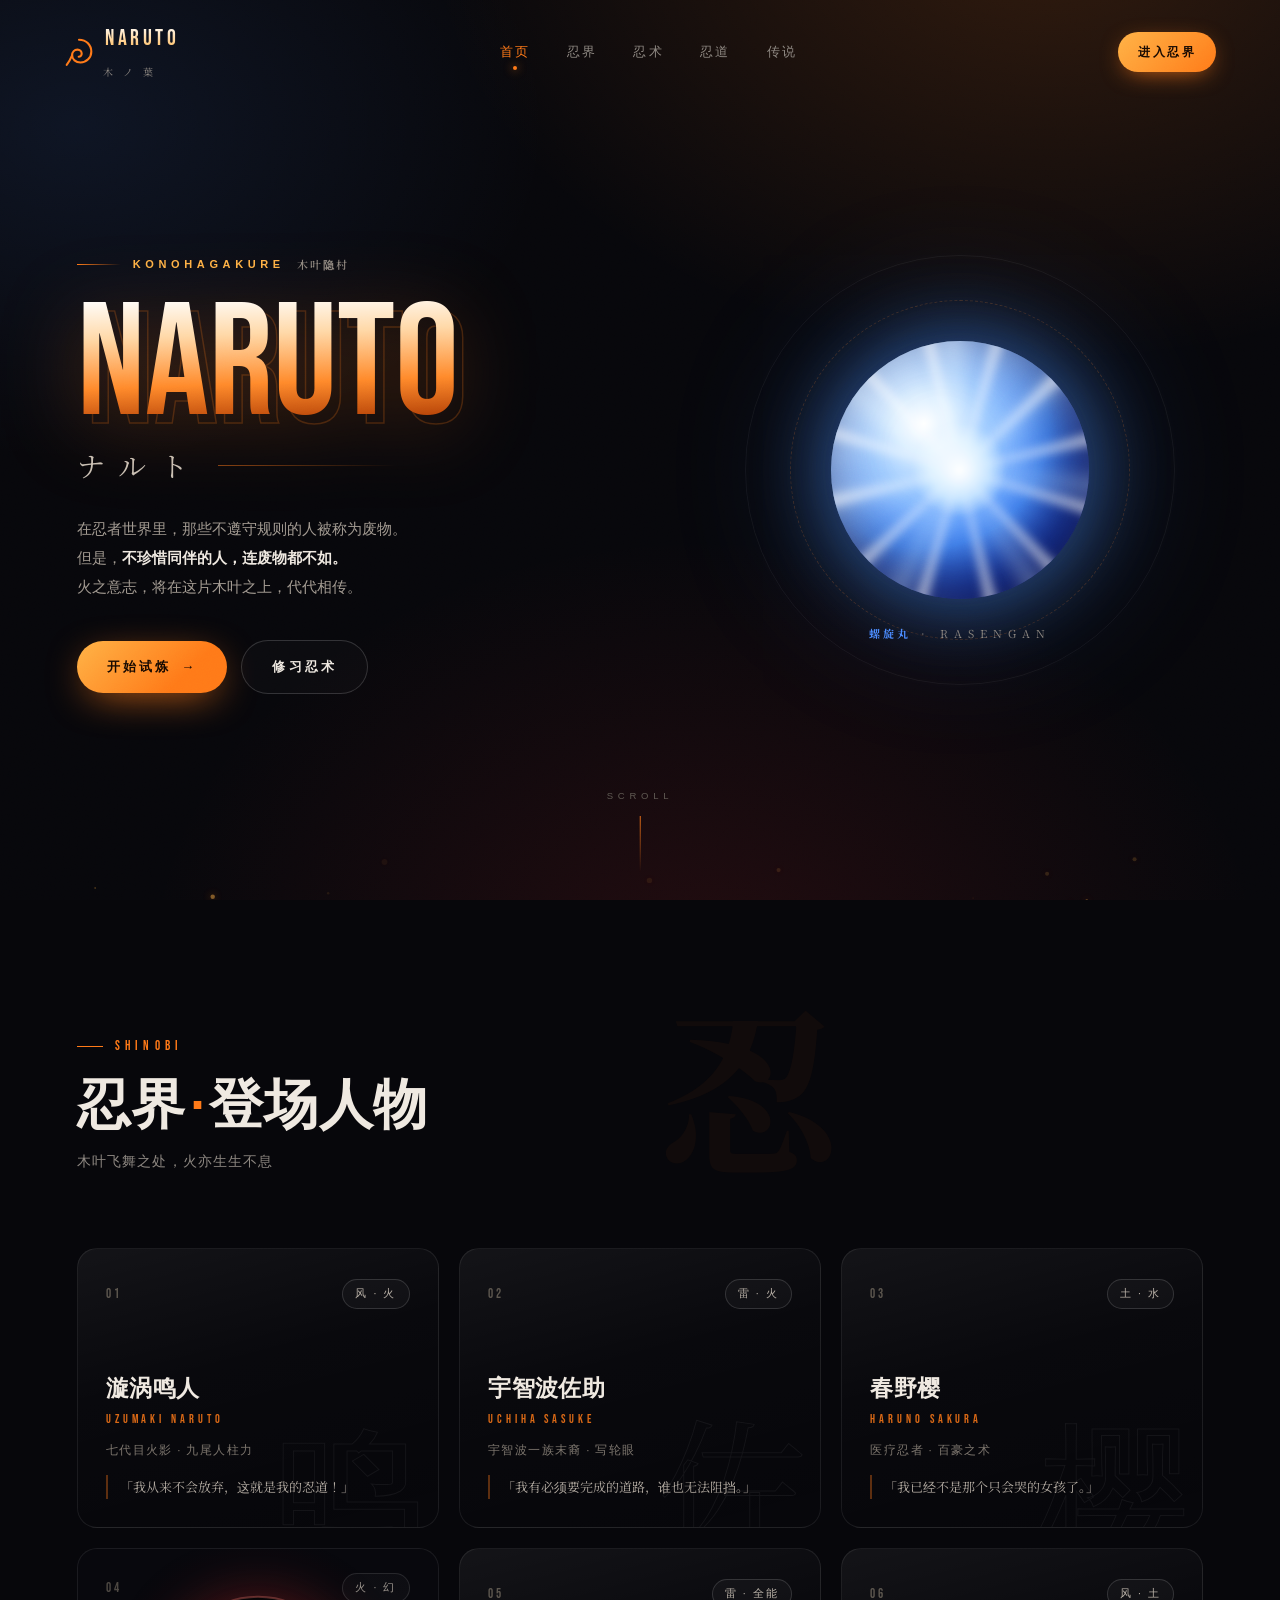
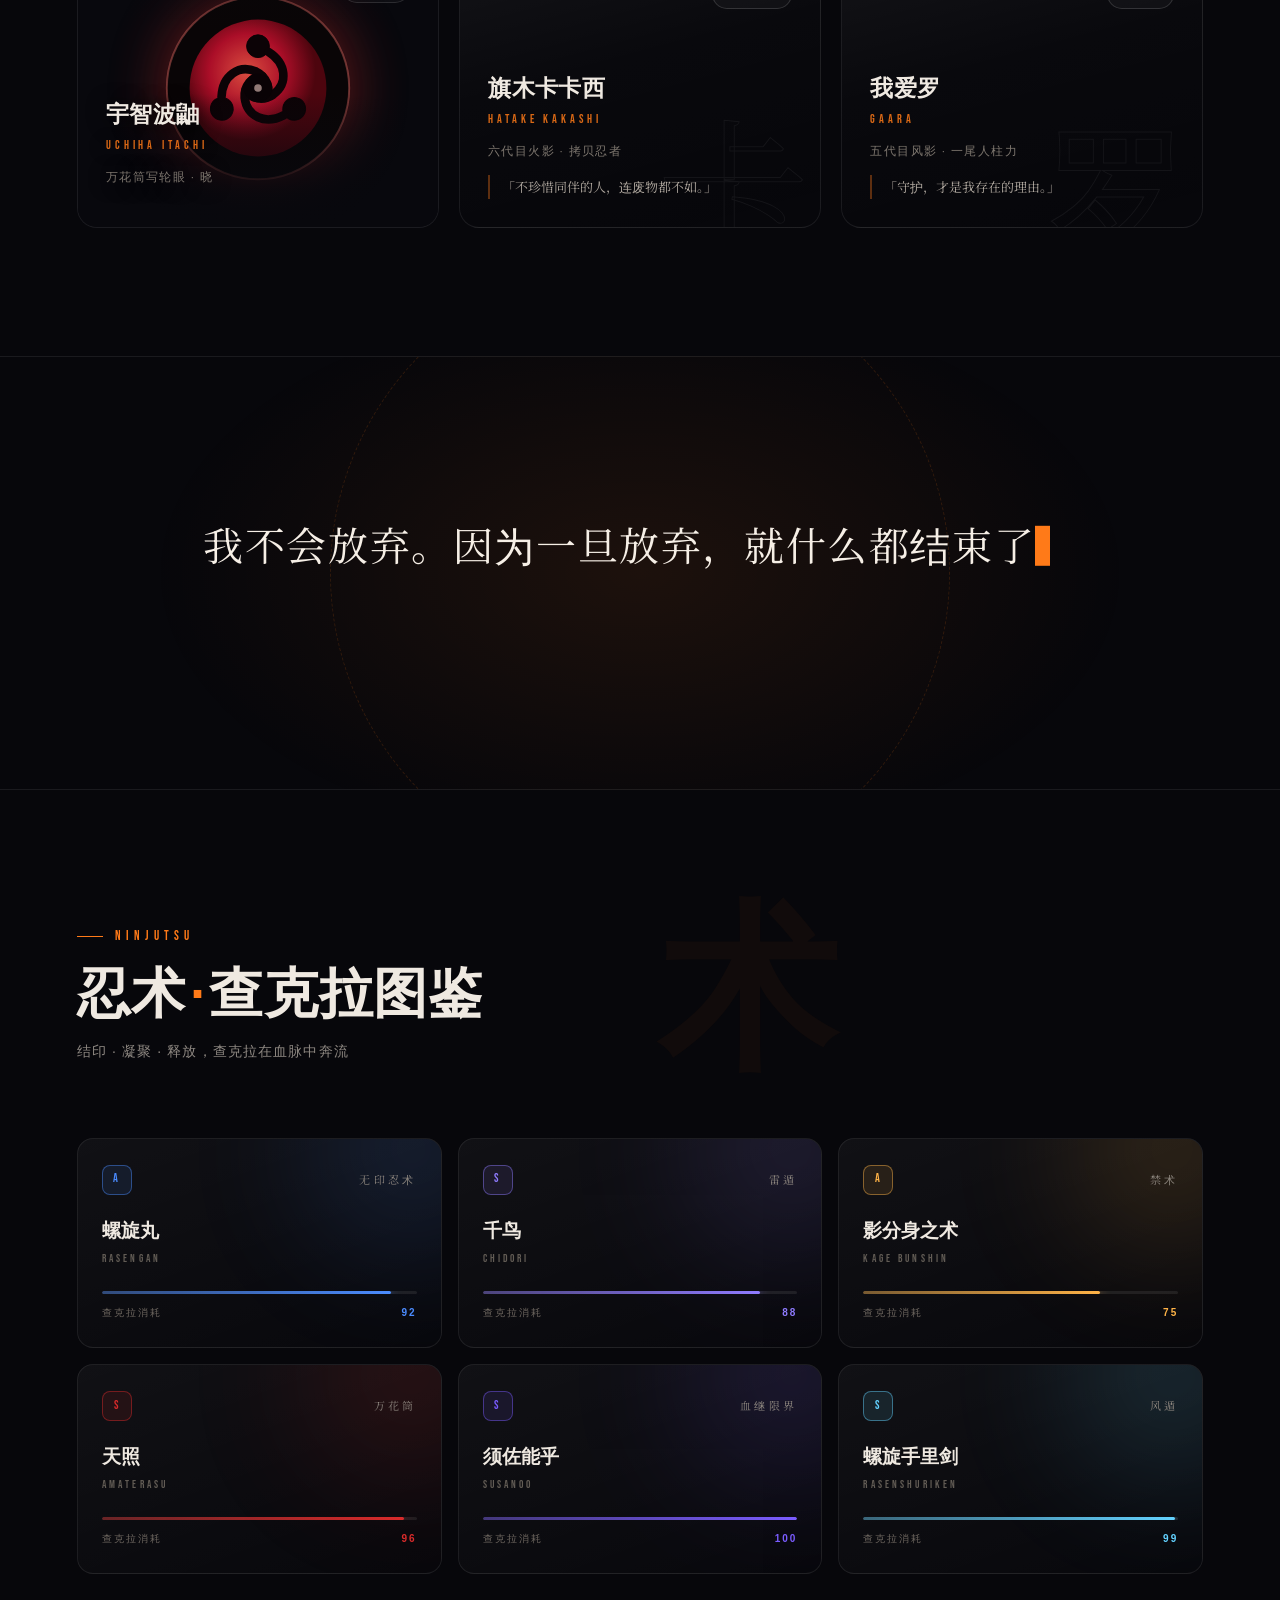
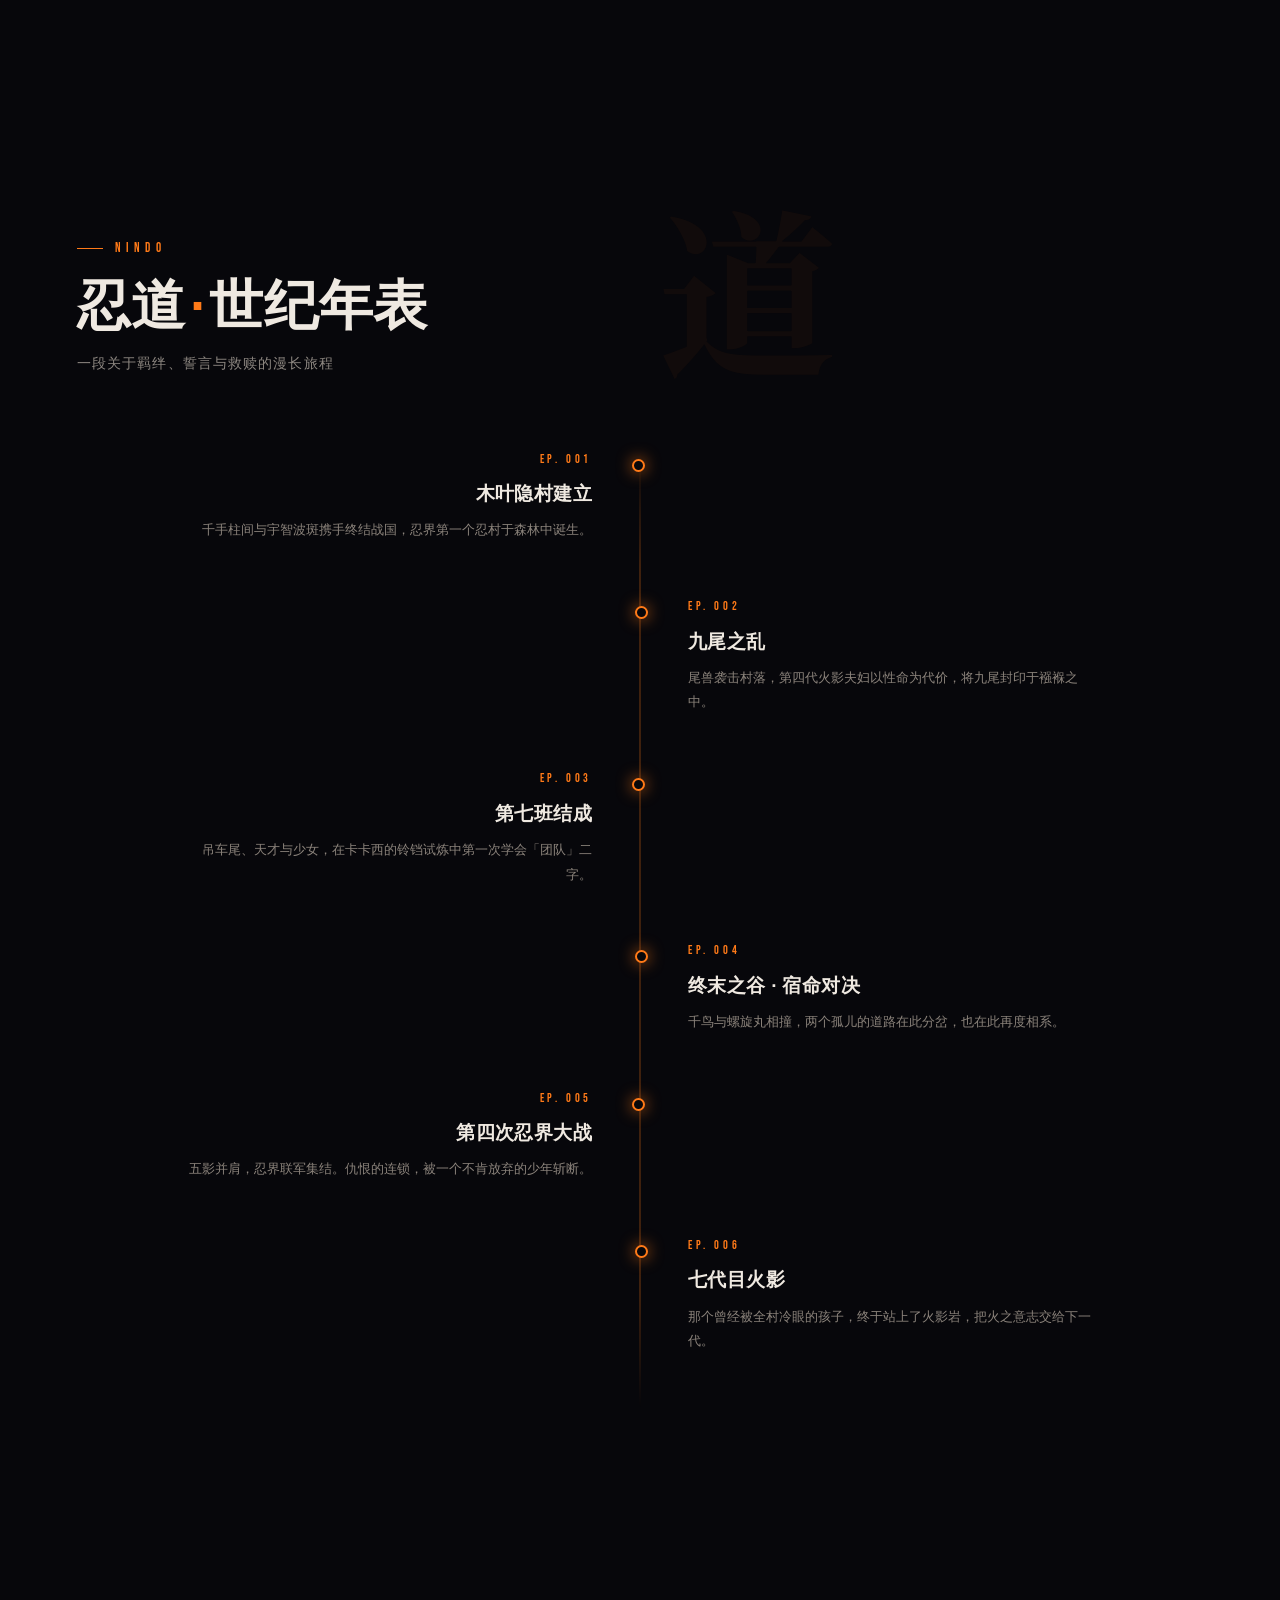
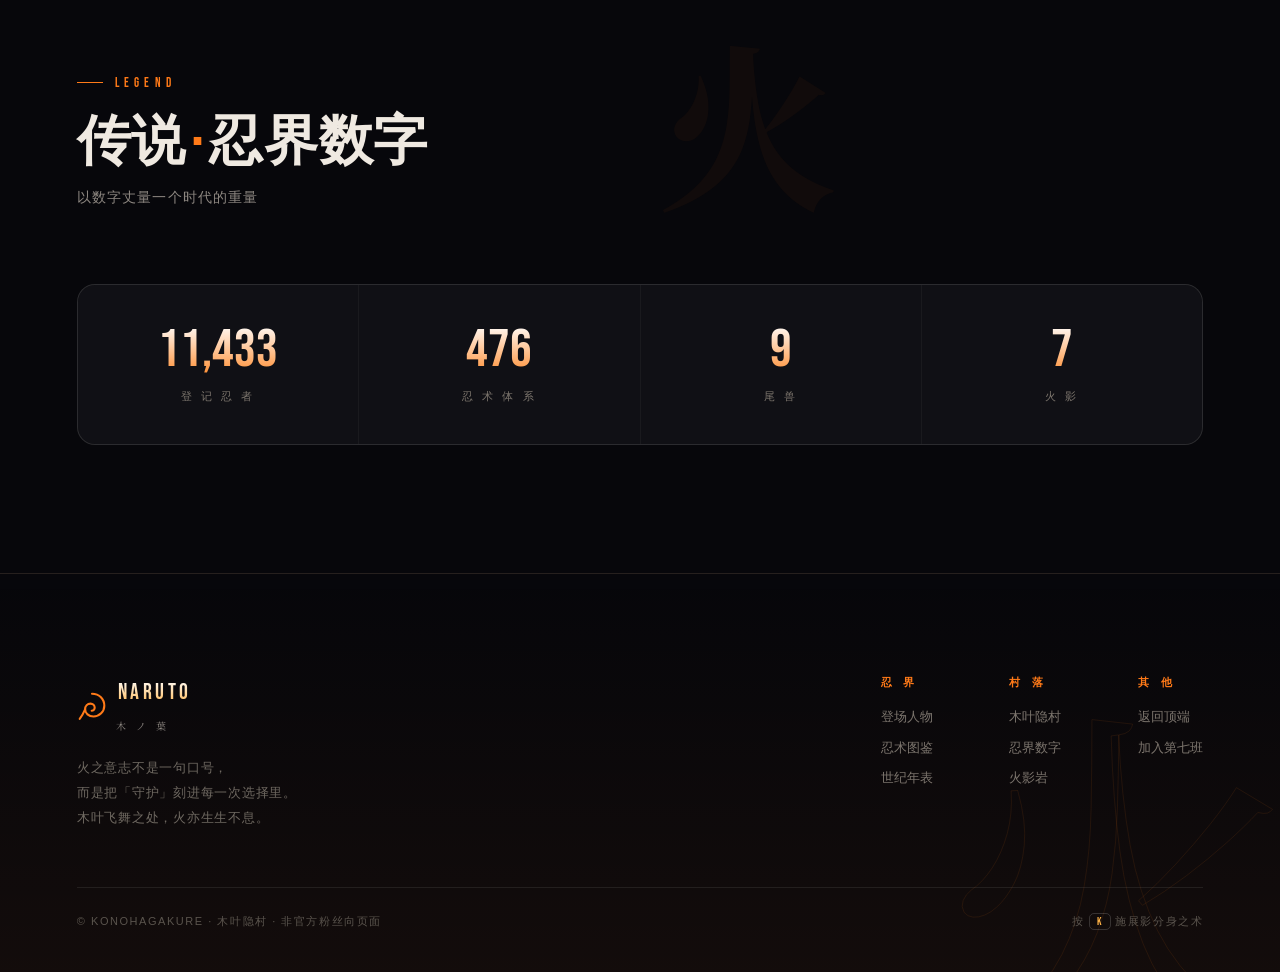
==== commit bc928459: "拆分html文件为 html css js" ====
--- a/index.html
+++ b/index.html
@@ -7,530 +7,7 @@
 <link rel="preconnect" href="https://fonts.googleapis.com">
 <link rel="preconnect" href="https://fonts.gstatic.com" crossorigin>
 <link href="https://fonts.googleapis.com/css2?family=Bebas+Neue&family=Noto+Serif+JP:wght@400;700&display=swap" rel="stylesheet">
-<style>
-/* ========== BASE ========== */
-:root{
-  --ink:#07070b;
-  --ink2:#0c0c12;
-  --ink3:#12121a;
-  --line:rgba(255,255,255,.08);
-  --text:#efe9e1;
-  --dim:#8d8781;
-  --orange:#ff7a18;
-  --amber:#ffb347;
-  --red:#d92b2b;
-  --blue:#4b8cff;
-  --leaf:#6aa84f;
-  --display:"Bebas Neue","Impact","Haettenschweiler","Arial Black",sans-serif;
-  --serif:"Noto Serif JP","Yu Mincho","Songti SC","SimSun",serif;
-  --sans:"Helvetica Neue","PingFang SC","Microsoft YaHei",-apple-system,sans-serif;
-}
-*{margin:0;padding:0;box-sizing:border-box}
-html{scroll-behavior:smooth}
-section[id],header[id]{scroll-margin-top:92px}
-body{
-  background:var(--ink);
-  color:var(--text);
-  font-family:var(--sans);
-  overflow-x:hidden;
-  -webkit-font-smoothing:antialiased;
-  line-height:1.7;
-}
-body::before{
-  content:'';position:fixed;inset:0;z-index:-2;
-  background:
-    radial-gradient(1000px 700px at 82% -8%, rgba(255,122,24,.17), transparent 62%),
-    radial-gradient(760px 540px at 6% 14%, rgba(75,140,255,.10), transparent 62%),
-    radial-gradient(900px 700px at 55% 108%, rgba(217,43,43,.13), transparent 62%),
-    #07070b;
-}
-::selection{background:var(--orange);color:#12060a}
-::-webkit-scrollbar{width:9px}
-::-webkit-scrollbar-track{background:#05050a}
-::-webkit-scrollbar-thumb{background:linear-gradient(#ff7a18,#8f2d00);border-radius:9px}
-
-/* grain + scanline atmosphere */
-.grain{
-  position:fixed;inset:0;z-index:900;pointer-events:none;opacity:.05;mix-blend-mode:overlay;
-  background-image:url("data:image/svg+xml,%3Csvg xmlns='http://www.w3.org/2000/svg' width='160' height='160'%3E%3Cfilter id='n'%3E%3CfeTurbulence type='fractalNoise' baseFrequency='.85' numOctaves='3'/%3E%3C/filter%3E%3Crect width='160' height='160' filter='url(%23n)'/%3E%3C/svg%3E");
-}
-#leafCanvas{position:fixed;inset:0;width:100%;height:100%;z-index:0;pointer-events:none;opacity:.85}
-
-/* ========== LOADER ========== */
-#loader{
-  position:fixed;inset:0;z-index:1000;background:#05050a;
-  display:flex;align-items:center;justify-content:center;flex-direction:column;gap:26px;
-  transition:opacity .8s ease, visibility .8s;
-}
-#loader.done{opacity:0;visibility:hidden}
-.ld-mark{width:96px;height:96px;color:var(--orange);animation:ldPulse 2.6s ease-in-out infinite}
-.ld-mark path{
-  stroke-dasharray:100;stroke-dashoffset:100;
-  animation:draw 1.6s cubic-bezier(.6,.05,.2,1) forwards;
-}
-.ld-mark path:nth-child(2){animation-delay:.5s}
-@keyframes draw{to{stroke-dashoffset:0}}
-@keyframes ldPulse{0%,100%{filter:drop-shadow(0 0 0 rgba(255,122,24,0))}50%{filter:drop-shadow(0 0 22px rgba(255,122,24,.6))}}
-.ld-text{
-  font-family:var(--serif);font-size:13px;letter-spacing:.6em;color:#6a6259;text-indent:.6em;
-  animation:blink 1.6s steps(2) infinite;
-}
-@keyframes blink{50%{opacity:.25}}
-
-/* ========== PROGRESS ========== */
-.progress{position:fixed;top:0;left:0;right:0;height:2px;z-index:950;background:transparent}
-.progress i{
-  display:block;height:100%;width:0;
-  background:linear-gradient(90deg,#8f2d00,var(--orange),var(--amber));
-  box-shadow:0 0 14px rgba(255,122,24,.85);
-  transition:width .1s linear;
-}
-
-/* ========== NAV ========== */
-nav{
-  position:fixed;top:0;left:0;right:0;z-index:800;
-  display:flex;align-items:center;justify-content:space-between;
-  padding:20px clamp(18px,5vw,64px);
-  transition:background .4s, backdrop-filter .4s, padding .4s, border-color .4s;
-  border-bottom:1px solid transparent;
-}
-nav.solid{
-  background:rgba(7,7,11,.72);
-  backdrop-filter:blur(16px) saturate(1.4);
-  -webkit-backdrop-filter:blur(16px) saturate(1.4);
-  border-bottom-color:var(--line);
-  padding-top:12px;padding-bottom:12px;
-}
-.brand{display:flex;align-items:center;gap:11px;text-decoration:none;color:var(--text)}
-.brand svg{width:30px;height:30px;color:var(--orange);transition:transform .7s cubic-bezier(.2,.8,.2,1)}
-.brand:hover svg{transform:rotate(180deg)}
-.brand b{
-  font-family:var(--display);font-size:22px;letter-spacing:.16em;font-weight:400;
-  background:linear-gradient(180deg,#fff,#ffb347);-webkit-background-clip:text;background-clip:text;color:transparent;
-}
-.brand small{font-family:var(--serif);color:var(--dim);font-size:10px;letter-spacing:.35em;margin-left:-2px}
-.nav-links{display:flex;gap:6px;align-items:center}
-.nav-links a{
-  position:relative;color:var(--dim);text-decoration:none;font-size:13px;letter-spacing:.18em;
-  padding:9px 15px;border-radius:99px;transition:color .3s,background .3s;
-}
-.nav-links a:hover{color:#fff;background:rgba(255,255,255,.05)}
-.nav-links a.active{color:var(--orange)}
-.nav-links a.active::after{
-  content:'';position:absolute;left:50%;bottom:2px;transform:translateX(-50%);
-  width:4px;height:4px;border-radius:50%;background:var(--orange);box-shadow:0 0 10px var(--orange);
-}
-.nav-cta{
-  font-size:12px;letter-spacing:.2em;color:#180a02;text-decoration:none;font-weight:700;
-  padding:10px 20px;border-radius:99px;
-  background:linear-gradient(135deg,var(--amber),var(--orange));
-  box-shadow:0 6px 24px -8px rgba(255,122,24,.9);
-  transition:transform .3s, box-shadow .3s;
-}
-.nav-cta:hover{transform:translateY(-2px);box-shadow:0 12px 30px -8px rgba(255,122,24,1)}
-
-/* ========== HERO ========== */
-.hero{
-  position:relative;z-index:1;min-height:100svh;
-  display:grid;grid-template-columns:1.12fr .88fr;align-items:center;
-  gap:20px;padding:120px clamp(18px,6vw,80px) 80px;
-}
-.hero-left{position:relative}
-.eyebrow{
-  display:inline-flex;align-items:center;gap:12px;font-size:11px;letter-spacing:.42em;
-  color:var(--amber);margin-bottom:26px;font-weight:600;
-}
-.eyebrow::before{content:'';width:44px;height:1px;background:linear-gradient(90deg,var(--orange),transparent)}
-.eyebrow em{font-family:var(--serif);font-style:normal;color:var(--dim);letter-spacing:.2em}
-
-.hero-title{position:relative;font-family:var(--display);font-weight:400;line-height:.84;letter-spacing:.005em;margin-bottom:6px}
-.hero-title .outline{
-  position:absolute;top:0;left:0;
-  font-size:clamp(66px,12.5vw,178px);
-  color:transparent;-webkit-text-stroke:1.5px rgba(255,122,24,.22);
-  transform:translate(9px,9px);white-space:nowrap;
-}
-.hero-title .fill{
-  position:relative;display:block;
-  font-size:clamp(66px,12.5vw,178px);
-  background:linear-gradient(178deg,#ffffff 0%,#ffd9a8 26%,#ff8a2b 58%,#a83500 88%,#5c1a00 100%);
-  -webkit-background-clip:text;background-clip:text;color:transparent;
-  filter:drop-shadow(0 14px 40px rgba(255,122,24,.28));
-  white-space:nowrap;
-}
-.hero-jp{
-  display:flex;align-items:center;gap:16px;margin:8px 0 26px;
-}
-.hero-jp span{
-  font-family:var(--serif);font-size:clamp(18px,2.4vw,28px);letter-spacing:.5em;color:#c9c1b6;
-}
-.hero-jp i{flex:1;height:1px;background:linear-gradient(90deg,rgba(255,122,24,.5),transparent);max-width:180px}
-.hero-desc{
-  max-width:430px;color:#a29a91;font-size:14.5px;line-height:2;margin-bottom:38px;
-}
-.hero-desc b{color:var(--text);font-weight:600}
-.hero-actions{display:flex;gap:14px;flex-wrap:wrap;align-items:center}
-.btn{
-  display:inline-flex;align-items:center;gap:10px;text-decoration:none;
-  padding:15px 30px;border-radius:99px;font-size:13px;letter-spacing:.24em;font-weight:700;
-  transition:all .35s cubic-bezier(.2,.8,.2,1);position:relative;overflow:hidden;
-}
-.btn-primary{
-  color:#170900;background:linear-gradient(135deg,var(--amber),var(--orange) 70%);
-  box-shadow:0 10px 40px -12px rgba(255,122,24,.95);
-}
-.btn-primary::after{
-  content:'';position:absolute;inset:0;
-  background:linear-gradient(120deg,transparent 30%,rgba(255,255,255,.55),transparent 70%);
-  transform:translateX(-120%);transition:transform .7s;
-}
-.btn-primary:hover::after{transform:translateX(120%)}
-.btn-primary:hover{transform:translateY(-3px);box-shadow:0 18px 46px -12px rgba(255,122,24,1)}
-.btn-ghost{
-  color:var(--text);border:1px solid rgba(255,255,255,.16);background:rgba(255,255,255,.02);
-}
-.btn-ghost:hover{border-color:rgba(255,122,24,.6);color:var(--amber);background:rgba(255,122,24,.06)}
-
-/* hero right : rasengan */
-.hero-right{position:relative;display:flex;align-items:center;justify-content:center;min-height:420px}
-.rings{position:absolute;inset:0;display:grid;place-items:center;pointer-events:none}
-.ring{
-  position:absolute;border-radius:50%;border:1px solid rgba(255,255,255,.07);
-}
-.ring.r1{width:340px;height:340px;border-style:dashed;border-color:rgba(255,122,24,.22);animation:spin 26s linear infinite}
-.ring.r2{width:430px;height:430px;border-color:rgba(255,255,255,.05);animation:spin 40s linear infinite reverse}
-.ring.r3{width:250px;height:250px;border-color:rgba(75,140,255,.18);animation:spin 18s linear infinite reverse}
-@keyframes spin{to{transform:rotate(360deg)}}
-
-.rasengan{
-  position:relative;width:258px;height:258px;border-radius:50%;cursor:pointer;
-  background:
-    radial-gradient(circle at 36% 32%, #ffffff 0%, #dcefff 12%, #9ecbff 26%, #4a90ff 52%, #1c3fbf 74%, #08134a 100%);
-  box-shadow:
-    0 0 70px 8px rgba(74,144,255,.45),
-    0 0 140px 30px rgba(74,144,255,.18),
-    inset -18px -22px 60px rgba(0,10,60,.75),
-    inset 12px 14px 44px rgba(255,255,255,.5);
-  animation:float 6s ease-in-out infinite;
-  transition:transform .4s cubic-bezier(.2,.8,.2,1), box-shadow .5s;
-  overflow:hidden;
-  isolation:isolate;
-}
-.rasengan:hover{transform:scale(1.06);box-shadow:0 0 90px 14px rgba(74,144,255,.6),0 0 170px 40px rgba(74,144,255,.22),inset -18px -22px 60px rgba(0,10,60,.7),inset 12px 14px 44px rgba(255,255,255,.55)}
-.rasengan::before,.rasengan::after{
-  content:'';position:absolute;inset:-25%;border-radius:50%;
-  background:repeating-conic-gradient(from 0deg,
-    rgba(255,255,255,0) 0deg 13deg,
-    rgba(255,255,255,.55) 15deg 18deg,
-    rgba(255,255,255,0) 20deg 30deg);
-  filter:blur(5px);mix-blend-mode:screen;
-}
-.rasengan::before{animation:spin 2.2s linear infinite}
-.rasengan::after{
-  animation:spin 3.4s linear infinite reverse;opacity:.55;filter:blur(9px);
-  background:repeating-conic-gradient(from 180deg,
-    rgba(190,225,255,0) 0deg 22deg,
-    rgba(210,235,255,.6) 24deg 30deg,
-    rgba(190,225,255,0) 32deg 50deg);
-}
-.ras-core{
-  position:absolute;inset:32%;border-radius:50%;
-  background:radial-gradient(circle,#fff,rgba(190,225,255,.65) 45%,transparent 72%);
-  filter:blur(2px);mix-blend-mode:screen;animation:pulseCore 3s ease-in-out infinite;
-}
-@keyframes pulseCore{0%,100%{opacity:.75;transform:scale(1)}50%{opacity:1;transform:scale(1.1)}}
-@keyframes float{0%,100%{translate:0 0}50%{translate:0 -18px}}
-.orb-wrap{position:relative;display:flex;align-items:center;justify-content:center}
-.ras-label{
-  position:absolute;bottom:-44px;left:50%;transform:translateX(-50%);
-  font-family:var(--serif);font-size:11px;letter-spacing:.55em;color:var(--dim);white-space:nowrap;
-}
-.ras-label b{color:var(--blue);letter-spacing:.3em}
-
-.scroll-hint{
-  position:absolute;left:50%;bottom:28px;transform:translateX(-50%);
-  display:flex;flex-direction:column;align-items:center;gap:12px;
-  font-size:9.5px;letter-spacing:.5em;color:#5f5952;
-}
-.scroll-hint i{display:block;width:1px;height:56px;background:linear-gradient(rgba(255,122,24,.9),transparent);position:relative;overflow:hidden}
-.scroll-hint i::after{
-  content:'';position:absolute;top:-56px;left:0;width:1px;height:56px;
-  background:linear-gradient(transparent,var(--amber));animation:drop 2s ease-in-out infinite;
-}
-@keyframes drop{0%{top:-56px}70%,100%{top:56px}}
-
-/* ========== SECTIONS ========== */
-main{position:relative;z-index:1}
-section.wrap{padding:clamp(70px,10vw,140px) clamp(18px,6vw,80px);position:relative}
-.sec-head{max-width:760px;margin-bottom:clamp(44px,6vw,74px);position:relative}
-.sec-kanji{
-  position:absolute;right:0;top:-34px;font-family:var(--serif);font-weight:700;
-  font-size:clamp(110px,14vw,190px);line-height:1;
-  color:rgba(255,122,24,.045);
-  pointer-events:none;user-select:none;
-}
-.sec-label{
-  display:inline-flex;align-items:center;gap:12px;font-family:var(--display);
-  font-size:13px;letter-spacing:.4em;color:var(--orange);margin-bottom:16px;
-}
-.sec-label::before{content:'';width:26px;height:1px;background:var(--orange)}
-.sec-head h2{
-  font-size:clamp(30px,4.6vw,54px);line-height:1.12;font-weight:800;letter-spacing:.01em;
-}
-.sec-head h2 .dot{color:var(--orange);margin:0 4px}
-.sec-sub{margin-top:16px;color:var(--dim);font-size:14px;letter-spacing:.08em}
-
-/* ========== NINJA CARDS ========== */
-.ninja-grid{
-  display:grid;grid-template-columns:repeat(auto-fit,minmax(min(330px,100%),1fr));
-  gap:clamp(14px,1.6vw,22px);perspective:1400px;
-}
-.ninja-card{
-  position:relative;padding:30px 28px 28px;border-radius:20px;
-  background:linear-gradient(165deg,rgba(255,255,255,.055),rgba(255,255,255,.012) 42%,rgba(255,255,255,0));
-  border:1px solid var(--line);
-  overflow:hidden;cursor:pointer;
-  transition:transform .3s cubic-bezier(.2,.8,.2,1), border-color .45s, box-shadow .5s, background .5s;
-  transform-style:preserve-3d;
-  min-height:280px;display:flex;flex-direction:column;
-}
-.ninja-card::before{
-  content:'';position:absolute;inset:0;z-index:0;pointer-events:none;
-  background:radial-gradient(420px 260px at var(--mx,50%) var(--my,0%), rgba(255,122,24,.16), transparent 70%);
-  opacity:0;transition:opacity .45s;
-}
-.ninja-card:hover::before{opacity:1}
-.ninja-card:hover{
-  border-color:rgba(255,122,24,.42);
-  box-shadow:0 26px 70px -28px rgba(255,122,24,.55), 0 0 0 1px rgba(255,122,24,.1) inset;
-  background:linear-gradient(165deg,rgba(255,255,255,.075),rgba(255,255,255,.02) 42%,rgba(255,122,24,.03));
-}
-.card-kanji{
-  position:absolute;right:12px;bottom:-14px;z-index:0;
-  font-family:var(--serif);font-size:150px;line-height:.8;
-  color:transparent;-webkit-text-stroke:1px rgba(255,255,255,.055);
-  transition:all .6s cubic-bezier(.2,.8,.2,1);pointer-events:none;user-select:none;
-}
-.ninja-card:hover .card-kanji{
-  -webkit-text-stroke:1px rgba(255,122,24,.55);
-  transform:translateY(-8px) scale(1.06);
-  filter:drop-shadow(0 0 26px rgba(255,122,24,.35));
-}
-.card-top{display:flex;align-items:center;justify-content:space-between;position:relative;z-index:2;margin-bottom:auto}
-.card-idx{font-family:var(--display);font-size:13px;letter-spacing:.24em;color:#5d574f}
-.card-elem{
-  font-size:10.5px;letter-spacing:.2em;padding:5px 12px;border-radius:99px;
-  border:1px solid rgba(255,255,255,.14);color:#b9b1a7;background:rgba(255,255,255,.03);
-  transition:all .4s;
-}
-.ninja-card:hover .card-elem{border-color:rgba(255,122,24,.5);color:var(--amber);background:rgba(255,122,24,.08)}
-.card-body{position:relative;z-index:2;margin-top:44px}
-.card-body h3{font-size:23px;font-weight:800;letter-spacing:.02em;margin-bottom:2px}
-.romaji{font-family:var(--display);font-size:11.5px;letter-spacing:.34em;color:var(--orange);opacity:.85;margin-bottom:12px}
-.role{font-size:11.5px;color:#7d766e;letter-spacing:.12em;margin-bottom:14px}
-.quote{
-  font-family:var(--serif);font-size:13px;line-height:1.85;color:#b2aaa1;
-  padding-left:12px;border-left:2px solid rgba(255,122,24,.35);
-  transition:border-color .4s,color .4s;
-}
-.ninja-card:hover .quote{border-color:var(--orange);color:#ddd5cb}
-.card-line{
-  position:absolute;left:0;bottom:0;height:2px;width:0;
-  background:linear-gradient(90deg,var(--orange),transparent);
-  transition:width .6s cubic-bezier(.2,.8,.2,1);
-}
-.ninja-card:hover .card-line{width:100%}
-
-/* sharingan card special */
-.sharingan-card{display:flex;align-items:center;justify-content:center;padding:0;background:#08080d}
-.sharingan-card .sharingan-wrap{position:absolute;inset:0;display:grid;place-items:center;opacity:.85;transition:opacity .5s}
-.sharingan-card:hover .sharingan-wrap{opacity:1}
-.sharingan-card .card-body{position:absolute;left:28px;bottom:26px;right:28px;margin:0;z-index:3}.sharingan-card .card-body h3,.sharingan-card .romaji,.sharingan-card .role{text-shadow:0 2px 20px #000}
-.sharingan-card .quote{display:none}
-.sharingan-card .card-top{position:absolute;top:24px;left:28px;right:28px;margin:0}
-.sharingan-card::after{
-  content:'';position:absolute;inset:0;z-index:2;pointer-events:none;
-  background:linear-gradient(180deg,rgba(8,8,13,.35) 0%,transparent 30%,transparent 52%,rgba(8,8,13,.88) 88%,#08080d 100%);
-}
-.sharingan-svg{width:190px;height:190px;animation:spin 22s linear infinite;filter:drop-shadow(0 0 30px rgba(217,43,43,.55))}
-.sharingan-card:hover .sharingan-svg{animation-duration:5s}
-
-/* ========== QUOTE BAND ========== */
-.quote-band{
-  position:relative;z-index:1;
-  padding:clamp(80px,12vw,150px) clamp(18px,6vw,80px);
-  text-align:center;overflow:hidden;
-  border-top:1px solid var(--line);border-bottom:1px solid var(--line);
-  background:radial-gradient(700px 400px at 50% 50%, rgba(255,122,24,.09), transparent 70%);
-}
-.q-ring{
-  position:absolute;top:50%;left:50%;width:min(620px,120vw);height:min(620px,120vw);
-  transform:translate(-50%,-50%);border-radius:50%;
-  border:1px dashed rgba(255,122,24,.15);animation:spin 60s linear infinite;pointer-events:none;
-}
-.q-ring::after{
-  content:'';position:absolute;top:-4px;left:50%;width:8px;height:8px;border-radius:50%;
-  background:var(--orange);box-shadow:0 0 18px var(--orange);
-}
-blockquote{
-  position:relative;z-index:2;
-  font-family:var(--serif);font-size:clamp(20px,3.4vw,40px);line-height:1.85;
-  letter-spacing:.04em;max-width:900px;margin:0 auto;
-  color:#f6efe6;min-height:2em;
-}
-blockquote .cur{color:var(--orange);animation:blink .9s steps(2) infinite}
-blockquote::before,blockquote::after{
-  font-family:var(--serif);color:rgba(255,122,24,.3);font-size:1.4em;line-height:0;vertical-align:-.35em;
-}
-cite{
-  display:block;margin-top:32px;font-style:normal;font-size:11.5px;letter-spacing:.45em;
-  color:var(--orange);opacity:0;transition:opacity .8s .3s;
-}
-cite.show{opacity:1}
-
-/* ========== JUTSU ========== */
-.jutsu-grid{display:grid;grid-template-columns:repeat(auto-fit,minmax(min(320px,100%),1fr));gap:16px}
-.jutsu{
-  position:relative;padding:26px 24px;border-radius:16px;overflow:hidden;
-  border:1px solid var(--line);
-  background:linear-gradient(160deg,rgba(255,255,255,.045),rgba(255,255,255,.008));
-  transition:transform .45s cubic-bezier(.2,.8,.2,1),border-color .4s,box-shadow .45s;
-}
-.jutsu:hover{transform:translateY(-6px);border-color:color-mix(in srgb,var(--c,#ff7a18) 55%,transparent);
-  box-shadow:0 22px 50px -26px color-mix(in srgb,var(--c,#ff7a18) 90%,transparent)}
-.jutsu .glow{
-  position:absolute;width:200px;height:200px;border-radius:50%;
-  top:-90px;right:-70px;background:var(--c,#ff7a18);filter:blur(70px);opacity:.16;
-  transition:opacity .45s;
-}
-.jutsu:hover .glow{opacity:.34}
-.j-top{display:flex;justify-content:space-between;align-items:center;margin-bottom:20px;position:relative;z-index:2}
-.j-rank{
-  font-family:var(--display);font-size:12px;letter-spacing:.2em;
-  width:30px;height:30px;border-radius:8px;display:grid;place-items:center;
-  color:var(--c,#ff7a18);border:1px solid color-mix(in srgb,var(--c,#ff7a18) 45%,transparent);
-  background:color-mix(in srgb,var(--c,#ff7a18) 10%,transparent);
-}
-.j-elem{font-family:var(--serif);font-size:11px;letter-spacing:.3em;color:#8e877f}
-.jutsu h3{font-size:19px;font-weight:800;position:relative;z-index:2;margin-bottom:4px}
-.jutsu .j-en{font-family:var(--display);font-size:10.5px;letter-spacing:.3em;color:#625c55;margin-bottom:22px}
-.j-meter{height:3px;border-radius:3px;background:rgba(255,255,255,.08);overflow:hidden;margin-bottom:10px;position:relative;z-index:2}
-.j-meter span{
-  display:block;height:100%;width:0;border-radius:3px;
-  background:linear-gradient(90deg,color-mix(in srgb,var(--c,#ff7a18) 40%,transparent),var(--c,#ff7a18));
-  box-shadow:0 0 12px var(--c,#ff7a18);
-  transition:width 1.4s cubic-bezier(.2,.8,.2,1) .2s;
-}
-.reveal.in .j-meter span{width:var(--v)}
-.j-foot{display:flex;justify-content:space-between;font-size:10px;letter-spacing:.2em;color:#6d665f;position:relative;z-index:2}
-.j-foot b{color:var(--c,#ff7a18);font-weight:700}
-
-/* ========== TIMELINE ========== */
-.timeline{position:relative;max-width:920px;margin:0 auto}
-.timeline::before{
-  content:'';position:absolute;left:50%;top:0;bottom:0;width:1px;
-  background:linear-gradient(180deg,transparent,rgba(255,122,24,.45) 12%,rgba(255,122,24,.45) 88%,transparent);
-  transform:translateX(-.5px);
-}
-.tl-item{position:relative;width:50%;padding:0 48px 54px 0;text-align:right}
-.tl-item:nth-child(even){margin-left:50%;padding:0 0 54px 48px;text-align:left}
-.tl-item::after{
-  content:'';position:absolute;top:9px;right:-5px;width:9px;height:9px;border-radius:50%;
-  background:var(--ink);border:2px solid var(--orange);box-shadow:0 0 16px rgba(255,122,24,.8);
-}
-.tl-item:nth-child(even)::after{right:auto;left:-5px}
-.tl-year{font-family:var(--display);font-size:12px;letter-spacing:.3em;color:var(--orange);margin-bottom:8px}
-.tl-item h4{font-size:19px;font-weight:800;margin-bottom:8px;letter-spacing:.02em}
-.tl-item p{font-size:13px;color:#8b837b;line-height:1.9}
-
-/* ========== LEGEND ========== */
-.legend{
-  display:grid;grid-template-columns:repeat(auto-fit,minmax(150px,1fr));
-  gap:1px;background:var(--line);border:1px solid var(--line);border-radius:18px;overflow:hidden;
-}
-.leg{
-  background:rgba(10,10,15,.6);padding:38px 22px;text-align:center;
-  transition:background .4s;position:relative;overflow:hidden;
-}
-.leg:hover{background:rgba(255,122,24,.07)}
-.leg .num{
-  font-family:var(--display);font-size:clamp(34px,4.6vw,54px);line-height:1;
-  background:linear-gradient(180deg,#fff,#ff8a2b);-webkit-background-clip:text;background-clip:text;color:transparent;
-  display:block;
-}
-.leg .num small{font-size:.5em;color:var(--orange);-webkit-text-fill-color:var(--orange)}
-.leg p{margin-top:10px;font-size:11px;letter-spacing:.28em;color:#7d766e}
-
-/* ========== FOOTER ========== */
-footer{
-  position:relative;z-index:1;padding:clamp(60px,8vw,100px) clamp(18px,6vw,80px) 40px;
-  border-top:1px solid var(--line);overflow:hidden;
-  background:linear-gradient(180deg,transparent,rgba(255,122,24,.05));
-}
-.foot-kanji{
-  position:absolute;right:-2%;bottom:-14%;font-family:var(--serif);
-  font-size:clamp(180px,30vw,420px);line-height:.8;color:transparent;
-  -webkit-text-stroke:1px rgba(255,122,24,.09);pointer-events:none;user-select:none;
-}
-.foot-inner{max-width:1400px;margin:0 auto;position:relative;z-index:2;
-  display:flex;flex-wrap:wrap;gap:40px;justify-content:space-between;align-items:flex-start}
-.foot-brand{max-width:340px}
-.foot-brand .brand{margin-bottom:18px}
-.foot-brand p{font-size:12.5px;color:#6f6961;line-height:2;letter-spacing:.06em}
-.foot-cols{display:flex;gap:clamp(30px,6vw,80px);flex-wrap:wrap}
-.foot-col h5{font-size:10.5px;letter-spacing:.4em;color:var(--orange);margin-bottom:16px;font-weight:700}
-.foot-col a{display:block;font-size:12.5px;color:#7c756d;text-decoration:none;margin-bottom:9px;transition:color .3s,transform .3s}
-.foot-col a:hover{color:#fff;transform:translateX(3px)}
-.foot-bottom{
-  max-width:1400px;margin:56px auto 0;padding-top:24px;border-top:1px solid var(--line);
-  display:flex;justify-content:space-between;gap:16px;flex-wrap:wrap;
-  font-size:11px;color:#5a544d;letter-spacing:.14em;position:relative;z-index:2;
-}
-.foot-bottom kbd{
-  font-family:var(--display);border:1px solid rgba(255,255,255,.16);border-radius:5px;
-  padding:1px 7px;color:var(--amber);letter-spacing:.1em;
-}
-
-/* ========== REVEAL ========== */
-.reveal{opacity:0;transform:translateY(46px);transition:opacity 1s cubic-bezier(.2,.8,.2,1),transform 1s cubic-bezier(.2,.8,.2,1)}
-.reveal.in{opacity:1;transform:none}
-
-/* clone burst */
-.clone{
-  position:fixed;z-index:700;pointer-events:none;font-family:var(--serif);
-  font-size:26px;color:rgba(255,122,24,.9);text-shadow:0 0 24px rgba(255,122,24,.9);
-  will-change:transform,opacity;
-}
-
-/* ========== RESPONSIVE ========== */
-@media (max-width:980px){
-  .hero{grid-template-columns:1fr;padding-top:110px;text-align:left;gap:50px}
-  .hero-right{min-height:330px;order:2}
-  .rasengan{width:196px;height:196px}
-  .ring.r1{width:260px;height:260px}.ring.r2{width:330px;height:330px}.ring.r3{width:190px;height:190px}
-  .nav-links{display:none}
-  .timeline::before{left:7px}
-  .tl-item,.tl-item:nth-child(even){width:100%;margin-left:0;padding:0 0 44px 34px;text-align:left}
-  .tl-item::after,.tl-item:nth-child(even)::after{left:3px;right:auto}
-  .sec-kanji{top:-40px;opacity:.6}
-}
-@media (max-width:560px){
-  nav{padding-left:16px;padding-right:16px;gap:10px}
-  .brand{min-width:0;gap:8px}
-  .brand b{font-size:19px;letter-spacing:.1em}
-  .brand small{font-size:9px;letter-spacing:.26em}
-  .brand svg{width:26px;height:26px}
-  .nav-cta{padding:9px 14px;font-size:11px;letter-spacing:.08em;white-space:nowrap}
-  .scroll-hint{display:none}
-  .hero-title .outline{transform:translate(6px,6px)}
-  .card-kanji{font-size:110px}
-  .ninja-card{min-height:250px;padding:24px 22px}
-  .foot-inner{flex-direction:column}
-}
-@media (prefers-reduced-motion:reduce){
-  *{animation-duration:.001s!important;transition-duration:.001s!important}
-}
-</style>
+<link rel="stylesheet" href="css/style.css">
 </head>
 <body>
 
@@ -891,310 +368,6 @@
   </div>
 </footer>
 
-<script>
-/* ================= LOADER ================= */
-(function(){
-  document.body.style.overflow = 'hidden';
-  let hidden = false;
-  function hideLoader(){
-    if (hidden) return;
-    hidden = true;
-    const l = document.getElementById('loader');
-    l.classList.add('done');
-    document.body.style.overflow = '';
-  }
-  window.addEventListener('load', () => setTimeout(hideLoader, 900));
-  document.addEventListener('DOMContentLoaded', () => setTimeout(hideLoader, 2100));
-  setTimeout(hideLoader, 3000); // hard fallback
-})();
-
-/* ================= LEAF CANVAS ================= */
-(function(){
-  const canvas = document.getElementById('leafCanvas');
-  const ctx = canvas.getContext('2d');
-  let W = 0, H = 0, DPR = 1;
-  const leaves = [], embers = [];
-
-  function resize(){
-    DPR = Math.min(window.devicePixelRatio || 1, 2);
-    W = window.innerWidth; H = window.innerHeight;
-    canvas.width = W * DPR; canvas.height = H * DPR;
-    canvas.style.width = W + 'px'; canvas.style.height = H + 'px';
-    ctx.setTransform(DPR, 0, 0, DPR, 0, 0);
-  }
-  resize();
-  window.addEventListener('resize', resize);
-
-  const COLORS = ['#ff7a18','#ffb347','#c2410c','#d92b2b','#e8892b','#8a5a1e'];
-
-  function makeLeaf(){
-    return {
-      x: Math.random() * W,
-      y: Math.random() * -H,
-      size: 5 + Math.random() * 11,
-      vy: .35 + Math.random() * .95,
-      vx: -.25 + Math.random() * .5,
-      rot: Math.random() * Math.PI * 2,
-      vr: (-.012 + Math.random() * .024),
-      sway: Math.random() * Math.PI * 2,
-      swaySpd: .008 + Math.random() * .018,
-      swayAmp: .35 + Math.random() * .9,
-      color: COLORS[(Math.random() * COLORS.length) | 0],
-      alpha: .25 + Math.random() * .55
-    };
-  }
-  function makeEmber(){
-    return {
-      x: Math.random() * W, y: H + Math.random() * 200,
-      size: .8 + Math.random() * 2.2,
-      vy: -(.25 + Math.random() * .8),
-      vx: -.3 + Math.random() * .6,
-      alpha: .2 + Math.random() * .6,
-      phase: Math.random() * Math.PI * 2
-    };
-  }
-  const LEAF_COUNT = window.innerWidth < 760 ? 26 : 54;
-  const EMBER_COUNT = window.innerWidth < 760 ? 16 : 38;
-  for (let i = 0; i < LEAF_COUNT; i++) leaves.push(makeLeaf());
-  for (let i = 0; i < EMBER_COUNT; i++) embers.push(makeEmber());
-
-  function drawLeaf(l){
-    ctx.save();
-    ctx.translate(l.x, l.y);
-    ctx.rotate(l.rot);
-    ctx.globalAlpha = l.alpha;
-    ctx.fillStyle = l.color;
-    // leaf: two arcs forming a lens shape
-    ctx.beginPath();
-    ctx.moveTo(0, -l.size);
-    ctx.quadraticCurveTo(l.size * .78, -l.size * .12, 0, l.size);
-    ctx.quadraticCurveTo(-l.size * .78, -l.size * .12, 0, -l.size);
-    ctx.fill();
-    // midrib
-    ctx.globalAlpha = l.alpha * .55;
-    ctx.strokeStyle = 'rgba(30,10,0,.8)';
-    ctx.lineWidth = .7;
-    ctx.beginPath(); ctx.moveTo(0, -l.size * .9); ctx.lineTo(0, l.size * .9); ctx.stroke();
-    ctx.restore();
-  }
-
-  let t = 0;
-  function loop(){
-    ctx.clearRect(0, 0, W, H);
-    t += .016;
-
-    for (const l of leaves){
-      l.sway += l.swaySpd;
-      l.x += l.vx + Math.sin(l.sway) * l.swayAmp;
-      l.y += l.vy;
-      l.rot += l.vr;
-      if (l.y - 30 > H || l.x < -60 || l.x > W + 60){
-        Object.assign(l, makeLeaf());
-        l.y = -30; l.x = Math.random() * W;
-      }
-      drawLeaf(l);
-    }
-
-    for (const e of embers){
-      e.phase += .03;
-      e.x += e.vx + Math.sin(e.phase) * .35;
-      e.y += e.vy;
-      if (e.y < -20){
-        Object.assign(e, makeEmber());
-        e.y = H + 20; e.x = Math.random() * W;
-      }
-      ctx.globalAlpha = e.alpha * (.55 + .45 * Math.sin(e.phase * 1.7));
-      ctx.fillStyle = '#ffb347';
-      ctx.shadowBlur = 8; ctx.shadowColor = '#ff7a18';
-      ctx.beginPath(); ctx.arc(e.x, e.y, e.size, 0, Math.PI * 2); ctx.fill();
-      ctx.shadowBlur = 0;
-    }
-    ctx.globalAlpha = 1;
-    requestAnimationFrame(loop);
-  }
-  loop();
-})();
-
-/* ================= REVEAL ================= */
-(function(){
-  const items = [...document.querySelectorAll('.reveal')];
-  const io = new IntersectionObserver((entries) => {
-    entries.forEach((en, i) => {
-      if (en.isIntersecting){
-        const el = en.target;
-        const siblings = [...(el.parentElement ? el.parentElement.children : [])].filter(c => c.classList && c.classList.contains('reveal'));
-        const idx = Math.max(0, siblings.indexOf(el));
-        el.style.transitionDelay = Math.min(idx * 80, 400) + 'ms';
-        el.classList.add('in');
-        io.unobserve(el);
-      }
-    });
-  }, { threshold: .14, rootMargin: '0px 0px -8% 0px' });
-  items.forEach(el => io.observe(el));
-})();
-
-/* ================= NAV / PROGRESS ================= */
-(function(){
-  const nav = document.getElementById('nav');
-  const bar = document.getElementById('progressBar');
-  const links = [...document.querySelectorAll('.nav-links a')];
-  const sections = links.map(a => document.querySelector(a.getAttribute('href'))).filter(Boolean);
-
-  function onScroll(){
-    const y = window.scrollY;
-    nav.classList.toggle('solid', y > 40);
-    const max = document.documentElement.scrollHeight - window.innerHeight;
-    bar.style.width = (max > 0 ? (y / max) * 100 : 0) + '%';
-
-    let active = sections[0];
-    sections.forEach(s => {
-      if (s.getBoundingClientRect().top <= window.innerHeight * .38) active = s;
-    });
-    links.forEach(a => a.classList.toggle('active', a.getAttribute('href') === '#' + (active ? active.id : '')));
-  }
-  window.addEventListener('scroll', onScroll, { passive: true });
-  onScroll();
-})();
-
-/* ================= COUNTERS ================= */
-(function(){
-  const nums = [...document.querySelectorAll('.num[data-to]')];
-  const io = new IntersectionObserver(entries => {
-    entries.forEach(en => {
-      if (!en.isIntersecting) return;
-      const el = en.target;
-      const to = parseInt(el.dataset.to, 10);
-      const dur = 1600;
-      const start = performance.now();
-      function step(now){
-        const p = Math.min((now - start) / dur, 1);
-        const ease = 1 - Math.pow(1 - p, 3);
-        const v = Math.round(to * ease);
-        el.textContent = v.toLocaleString('en-US');
-        if (to >= 1000 && v >= 1000) el.innerHTML = v.toLocaleString('en-US');
-        if (p < 1) requestAnimationFrame(step);
-      }
-      requestAnimationFrame(step);
-      io.unobserve(el);
-    });
-  }, { threshold: .6 });
-  nums.forEach(n => io.observe(n));
-})();
-
-/* ================= TYPEWRITER QUOTE ================= */
-(function(){
-  const el = document.getElementById('quoteText');
-  const cite = document.getElementById('quoteCite');
-  const text = el.dataset.text;
-  let done = false;
-  const io = new IntersectionObserver(entries => {
-    entries.forEach(en => {
-      if (!en.isIntersecting || done) return;
-      done = true;
-      let i = 0;
-      el.textContent = '';
-      const cursor = document.createElement('span');
-      cursor.className = 'cur';
-      cursor.textContent = '▍';
-      el.appendChild(cursor);
-      const timer = setInterval(() => {
-        i++;
-        el.textContent = text.slice(0, i);
-        el.appendChild(cursor);
-        if (i >= text.length){
-          clearInterval(timer);
-          setTimeout(() => { cursor.remove(); cite.classList.add('show'); }, 500);
-        }
-      }, 62);
-    });
-  }, { threshold: .4 });
-  io.observe(el);
-})();
-
-/* ================= CARD TILT ================= */
-(function(){
-  const cards = document.querySelectorAll('.ninja-card, .jutsu');
-  const fine = window.matchMedia('(pointer:fine)').matches;
-  if (!fine) return;
-  cards.forEach(card => {
-    let raf = null;
-    card.addEventListener('mousemove', e => {
-      const r = card.getBoundingClientRect();
-      const px = (e.clientX - r.left) / r.width;
-      const py = (e.clientY - r.top) / r.height;
-      card.style.setProperty('--mx', (px * 100) + '%');
-      card.style.setProperty('--my', (py * 100) + '%');
-      if (card.classList.contains('ninja-card') && !card.classList.contains('sharingan-card')){
-        if (raf) cancelAnimationFrame(raf);
-        raf = requestAnimationFrame(() => {
-          card.style.transform = `perspective(900px) rotateY(${(px - .5) * 9}deg) rotateX(${-(py - .5) * 9}deg) translateY(-8px)`;
-        });
-      }
-    });
-    card.addEventListener('mouseleave', () => {
-      card.style.transform = '';
-    });
-  });
-})();
-
-/* ================= CLONE BURST (easter egg) ================= */
-(function(){
-  const chars = ['忍','影','分','身','之','术','火','木','叶','查','克','拉'];
-  function burst(x, y, n){
-    for (let i = 0; i < n; i++){
-      const s = document.createElement('div');
-      s.className = 'clone';
-      s.textContent = chars[(Math.random() * chars.length) | 0];
-      s.style.left = x + 'px';
-      s.style.top = y + 'px';
-      s.style.fontSize = (16 + Math.random() * 26) + 'px';
-      s.style.opacity = '1';
-      document.body.appendChild(s);
-      const ang = Math.random() * Math.PI * 2;
-      const dist = 90 + Math.random() * 240;
-      const dx = Math.cos(ang) * dist;
-      const dy = Math.sin(ang) * dist;
-      s.animate([
-        { transform: 'translate(-50%,-50%) scale(.5) rotate(0deg)', opacity: 1 },
-        { transform: `translate(calc(-50% + ${dx}px), calc(-50% + ${dy}px)) scale(${.9 + Math.random()}) rotate(${(Math.random() - .5) * 240}deg)`, opacity: 0 }
-      ], { duration: 900 + Math.random() * 700, easing: 'cubic-bezier(.15,.75,.3,1)' })
-        .onfinish = () => s.remove();
-    }
-  }
-  const ras = document.getElementById('rasengan');
-  ras.addEventListener('click', e => {
-    const r = ras.getBoundingClientRect();
-    burst(r.left + r.width / 2, r.top + r.height / 2, 18);
-    ras.animate([
-      { transform: 'scale(1.06)' }, { transform: 'scale(.88)' }, { transform: 'scale(1.12)' }, { transform: 'scale(1)' }
-    ], { duration: 520, easing: 'ease-out' });
-  });
-  window.addEventListener('keydown', e => {
-    if (e.key === 'k' || e.key === 'K'){
-      burst(window.innerWidth / 2, window.innerHeight / 2, 24);
-    }
-  });
-  // click anywhere on hero bg -> subtle burst
-  document.querySelector('.hero').addEventListener('click', e => {
-    if (e.target.closest('a') || e.target.closest('#rasengan')) return;
-    burst(e.clientX, e.clientY, 6);
-  });
-})();
-
-/* ================= HERO PARALLAX ================= */
-(function(){
-  const hero = document.querySelector('.hero');
-  const title = document.querySelector('.hero-title');
-  const orb = document.querySelector('.rasengan');
-  const fine = window.matchMedia('(pointer:fine)').matches;
-  if (!fine) return;
-  hero.addEventListener('mousemove', e => {
-    const cx = (e.clientX / window.innerWidth - .5);
-    const cy = (e.clientY / window.innerHeight - .5);
-    title.style.transform = `translate(${cx * -10}px, ${cy * -8}px)`;
-    if (orb) orb.style.translate = `${cx * 18}px ${cy * 14}px`;
-  });
-})();
-</script>
+<script src="js/main.js"></script>
 </body>
 </html>
--- a/css/style.css
+++ b/css/style.css
@@ -0,0 +1,523 @@
+/* NARUTO · 忍界 —— 样式表 */
+/* ========== BASE ========== */
+:root{
+  --ink:#07070b;
+  --ink2:#0c0c12;
+  --ink3:#12121a;
+  --line:rgba(255,255,255,.08);
+  --text:#efe9e1;
+  --dim:#8d8781;
+  --orange:#ff7a18;
+  --amber:#ffb347;
+  --red:#d92b2b;
+  --blue:#4b8cff;
+  --leaf:#6aa84f;
+  --display:"Bebas Neue","Impact","Haettenschweiler","Arial Black",sans-serif;
+  --serif:"Noto Serif JP","Yu Mincho","Songti SC","SimSun",serif;
+  --sans:"Helvetica Neue","PingFang SC","Microsoft YaHei",-apple-system,sans-serif;
+}
+*{margin:0;padding:0;box-sizing:border-box}
+html{scroll-behavior:smooth}
+section[id],header[id]{scroll-margin-top:92px}
+body{
+  background:var(--ink);
+  color:var(--text);
+  font-family:var(--sans);
+  overflow-x:hidden;
+  -webkit-font-smoothing:antialiased;
+  line-height:1.7;
+}
+body::before{
+  content:'';position:fixed;inset:0;z-index:-2;
+  background:
+    radial-gradient(1000px 700px at 82% -8%, rgba(255,122,24,.17), transparent 62%),
+    radial-gradient(760px 540px at 6% 14%, rgba(75,140,255,.10), transparent 62%),
+    radial-gradient(900px 700px at 55% 108%, rgba(217,43,43,.13), transparent 62%),
+    #07070b;
+}
+::selection{background:var(--orange);color:#12060a}
+::-webkit-scrollbar{width:9px}
+::-webkit-scrollbar-track{background:#05050a}
+::-webkit-scrollbar-thumb{background:linear-gradient(#ff7a18,#8f2d00);border-radius:9px}
+
+/* grain + scanline atmosphere */
+.grain{
+  position:fixed;inset:0;z-index:900;pointer-events:none;opacity:.05;mix-blend-mode:overlay;
+  background-image:url("data:image/svg+xml,%3Csvg xmlns='http://www.w3.org/2000/svg' width='160' height='160'%3E%3Cfilter id='n'%3E%3CfeTurbulence type='fractalNoise' baseFrequency='.85' numOctaves='3'/%3E%3C/filter%3E%3Crect width='160' height='160' filter='url(%23n)'/%3E%3C/svg%3E");
+}
+#leafCanvas{position:fixed;inset:0;width:100%;height:100%;z-index:0;pointer-events:none;opacity:.85}
+
+/* ========== LOADER ========== */
+#loader{
+  position:fixed;inset:0;z-index:1000;background:#05050a;
+  display:flex;align-items:center;justify-content:center;flex-direction:column;gap:26px;
+  transition:opacity .8s ease, visibility .8s;
+}
+#loader.done{opacity:0;visibility:hidden}
+.ld-mark{width:96px;height:96px;color:var(--orange);animation:ldPulse 2.6s ease-in-out infinite}
+.ld-mark path{
+  stroke-dasharray:100;stroke-dashoffset:100;
+  animation:draw 1.6s cubic-bezier(.6,.05,.2,1) forwards;
+}
+.ld-mark path:nth-child(2){animation-delay:.5s}
+@keyframes draw{to{stroke-dashoffset:0}}
+@keyframes ldPulse{0%,100%{filter:drop-shadow(0 0 0 rgba(255,122,24,0))}50%{filter:drop-shadow(0 0 22px rgba(255,122,24,.6))}}
+.ld-text{
+  font-family:var(--serif);font-size:13px;letter-spacing:.6em;color:#6a6259;text-indent:.6em;
+  animation:blink 1.6s steps(2) infinite;
+}
+@keyframes blink{50%{opacity:.25}}
+
+/* ========== PROGRESS ========== */
+.progress{position:fixed;top:0;left:0;right:0;height:2px;z-index:950;background:transparent}
+.progress i{
+  display:block;height:100%;width:0;
+  background:linear-gradient(90deg,#8f2d00,var(--orange),var(--amber));
+  box-shadow:0 0 14px rgba(255,122,24,.85);
+  transition:width .1s linear;
+}
+
+/* ========== NAV ========== */
+nav{
+  position:fixed;top:0;left:0;right:0;z-index:800;
+  display:flex;align-items:center;justify-content:space-between;
+  padding:20px clamp(18px,5vw,64px);
+  transition:background .4s, backdrop-filter .4s, padding .4s, border-color .4s;
+  border-bottom:1px solid transparent;
+}
+nav.solid{
+  background:rgba(7,7,11,.72);
+  backdrop-filter:blur(16px) saturate(1.4);
+  -webkit-backdrop-filter:blur(16px) saturate(1.4);
+  border-bottom-color:var(--line);
+  padding-top:12px;padding-bottom:12px;
+}
+.brand{display:flex;align-items:center;gap:11px;text-decoration:none;color:var(--text)}
+.brand svg{width:30px;height:30px;color:var(--orange);transition:transform .7s cubic-bezier(.2,.8,.2,1)}
+.brand:hover svg{transform:rotate(180deg)}
+.brand b{
+  font-family:var(--display);font-size:22px;letter-spacing:.16em;font-weight:400;
+  background:linear-gradient(180deg,#fff,#ffb347);-webkit-background-clip:text;background-clip:text;color:transparent;
+}
+.brand small{font-family:var(--serif);color:var(--dim);font-size:10px;letter-spacing:.35em;margin-left:-2px}
+.nav-links{display:flex;gap:6px;align-items:center}
+.nav-links a{
+  position:relative;color:var(--dim);text-decoration:none;font-size:13px;letter-spacing:.18em;
+  padding:9px 15px;border-radius:99px;transition:color .3s,background .3s;
+}
+.nav-links a:hover{color:#fff;background:rgba(255,255,255,.05)}
+.nav-links a.active{color:var(--orange)}
+.nav-links a.active::after{
+  content:'';position:absolute;left:50%;bottom:2px;transform:translateX(-50%);
+  width:4px;height:4px;border-radius:50%;background:var(--orange);box-shadow:0 0 10px var(--orange);
+}
+.nav-cta{
+  font-size:12px;letter-spacing:.2em;color:#180a02;text-decoration:none;font-weight:700;
+  padding:10px 20px;border-radius:99px;
+  background:linear-gradient(135deg,var(--amber),var(--orange));
+  box-shadow:0 6px 24px -8px rgba(255,122,24,.9);
+  transition:transform .3s, box-shadow .3s;
+}
+.nav-cta:hover{transform:translateY(-2px);box-shadow:0 12px 30px -8px rgba(255,122,24,1)}
+
+/* ========== HERO ========== */
+.hero{
+  position:relative;z-index:1;min-height:100svh;
+  display:grid;grid-template-columns:1.12fr .88fr;align-items:center;
+  gap:20px;padding:120px clamp(18px,6vw,80px) 80px;
+}
+.hero-left{position:relative}
+.eyebrow{
+  display:inline-flex;align-items:center;gap:12px;font-size:11px;letter-spacing:.42em;
+  color:var(--amber);margin-bottom:26px;font-weight:600;
+}
+.eyebrow::before{content:'';width:44px;height:1px;background:linear-gradient(90deg,var(--orange),transparent)}
+.eyebrow em{font-family:var(--serif);font-style:normal;color:var(--dim);letter-spacing:.2em}
+
+.hero-title{position:relative;font-family:var(--display);font-weight:400;line-height:.84;letter-spacing:.005em;margin-bottom:6px}
+.hero-title .outline{
+  position:absolute;top:0;left:0;
+  font-size:clamp(66px,12.5vw,178px);
+  color:transparent;-webkit-text-stroke:1.5px rgba(255,122,24,.22);
+  transform:translate(9px,9px);white-space:nowrap;
+}
+.hero-title .fill{
+  position:relative;display:block;
+  font-size:clamp(66px,12.5vw,178px);
+  background:linear-gradient(178deg,#ffffff 0%,#ffd9a8 26%,#ff8a2b 58%,#a83500 88%,#5c1a00 100%);
+  -webkit-background-clip:text;background-clip:text;color:transparent;
+  filter:drop-shadow(0 14px 40px rgba(255,122,24,.28));
+  white-space:nowrap;
+}
+.hero-jp{
+  display:flex;align-items:center;gap:16px;margin:8px 0 26px;
+}
+.hero-jp span{
+  font-family:var(--serif);font-size:clamp(18px,2.4vw,28px);letter-spacing:.5em;color:#c9c1b6;
+}
+.hero-jp i{flex:1;height:1px;background:linear-gradient(90deg,rgba(255,122,24,.5),transparent);max-width:180px}
+.hero-desc{
+  max-width:430px;color:#a29a91;font-size:14.5px;line-height:2;margin-bottom:38px;
+}
+.hero-desc b{color:var(--text);font-weight:600}
+.hero-actions{display:flex;gap:14px;flex-wrap:wrap;align-items:center}
+.btn{
+  display:inline-flex;align-items:center;gap:10px;text-decoration:none;
+  padding:15px 30px;border-radius:99px;font-size:13px;letter-spacing:.24em;font-weight:700;
+  transition:all .35s cubic-bezier(.2,.8,.2,1);position:relative;overflow:hidden;
+}
+.btn-primary{
+  color:#170900;background:linear-gradient(135deg,var(--amber),var(--orange) 70%);
+  box-shadow:0 10px 40px -12px rgba(255,122,24,.95);
+}
+.btn-primary::after{
+  content:'';position:absolute;inset:0;
+  background:linear-gradient(120deg,transparent 30%,rgba(255,255,255,.55),transparent 70%);
+  transform:translateX(-120%);transition:transform .7s;
+}
+.btn-primary:hover::after{transform:translateX(120%)}
+.btn-primary:hover{transform:translateY(-3px);box-shadow:0 18px 46px -12px rgba(255,122,24,1)}
+.btn-ghost{
+  color:var(--text);border:1px solid rgba(255,255,255,.16);background:rgba(255,255,255,.02);
+}
+.btn-ghost:hover{border-color:rgba(255,122,24,.6);color:var(--amber);background:rgba(255,122,24,.06)}
+
+/* hero right : rasengan */
+.hero-right{position:relative;display:flex;align-items:center;justify-content:center;min-height:420px}
+.rings{position:absolute;inset:0;display:grid;place-items:center;pointer-events:none}
+.ring{
+  position:absolute;border-radius:50%;border:1px solid rgba(255,255,255,.07);
+}
+.ring.r1{width:340px;height:340px;border-style:dashed;border-color:rgba(255,122,24,.22);animation:spin 26s linear infinite}
+.ring.r2{width:430px;height:430px;border-color:rgba(255,255,255,.05);animation:spin 40s linear infinite reverse}
+.ring.r3{width:250px;height:250px;border-color:rgba(75,140,255,.18);animation:spin 18s linear infinite reverse}
+@keyframes spin{to{transform:rotate(360deg)}}
+
+.rasengan{
+  position:relative;width:258px;height:258px;border-radius:50%;cursor:pointer;
+  background:
+    radial-gradient(circle at 36% 32%, #ffffff 0%, #dcefff 12%, #9ecbff 26%, #4a90ff 52%, #1c3fbf 74%, #08134a 100%);
+  box-shadow:
+    0 0 70px 8px rgba(74,144,255,.45),
+    0 0 140px 30px rgba(74,144,255,.18),
+    inset -18px -22px 60px rgba(0,10,60,.75),
+    inset 12px 14px 44px rgba(255,255,255,.5);
+  animation:float 6s ease-in-out infinite;
+  transition:transform .4s cubic-bezier(.2,.8,.2,1), box-shadow .5s;
+  overflow:hidden;
+  isolation:isolate;
+}
+.rasengan:hover{transform:scale(1.06);box-shadow:0 0 90px 14px rgba(74,144,255,.6),0 0 170px 40px rgba(74,144,255,.22),inset -18px -22px 60px rgba(0,10,60,.7),inset 12px 14px 44px rgba(255,255,255,.55)}
+.rasengan::before,.rasengan::after{
+  content:'';position:absolute;inset:-25%;border-radius:50%;
+  background:repeating-conic-gradient(from 0deg,
+    rgba(255,255,255,0) 0deg 13deg,
+    rgba(255,255,255,.55) 15deg 18deg,
+    rgba(255,255,255,0) 20deg 30deg);
+  filter:blur(5px);mix-blend-mode:screen;
+}
+.rasengan::before{animation:spin 2.2s linear infinite}
+.rasengan::after{
+  animation:spin 3.4s linear infinite reverse;opacity:.55;filter:blur(9px);
+  background:repeating-conic-gradient(from 180deg,
+    rgba(190,225,255,0) 0deg 22deg,
+    rgba(210,235,255,.6) 24deg 30deg,
+    rgba(190,225,255,0) 32deg 50deg);
+}
+.ras-core{
+  position:absolute;inset:32%;border-radius:50%;
+  background:radial-gradient(circle,#fff,rgba(190,225,255,.65) 45%,transparent 72%);
+  filter:blur(2px);mix-blend-mode:screen;animation:pulseCore 3s ease-in-out infinite;
+}
+@keyframes pulseCore{0%,100%{opacity:.75;transform:scale(1)}50%{opacity:1;transform:scale(1.1)}}
+@keyframes float{0%,100%{translate:0 0}50%{translate:0 -18px}}
+.orb-wrap{position:relative;display:flex;align-items:center;justify-content:center}
+.ras-label{
+  position:absolute;bottom:-44px;left:50%;transform:translateX(-50%);
+  font-family:var(--serif);font-size:11px;letter-spacing:.55em;color:var(--dim);white-space:nowrap;
+}
+.ras-label b{color:var(--blue);letter-spacing:.3em}
+
+.scroll-hint{
+  position:absolute;left:50%;bottom:28px;transform:translateX(-50%);
+  display:flex;flex-direction:column;align-items:center;gap:12px;
+  font-size:9.5px;letter-spacing:.5em;color:#5f5952;
+}
+.scroll-hint i{display:block;width:1px;height:56px;background:linear-gradient(rgba(255,122,24,.9),transparent);position:relative;overflow:hidden}
+.scroll-hint i::after{
+  content:'';position:absolute;top:-56px;left:0;width:1px;height:56px;
+  background:linear-gradient(transparent,var(--amber));animation:drop 2s ease-in-out infinite;
+}
+@keyframes drop{0%{top:-56px}70%,100%{top:56px}}
+
+/* ========== SECTIONS ========== */
+main{position:relative;z-index:1}
+section.wrap{padding:clamp(70px,10vw,140px) clamp(18px,6vw,80px);position:relative}
+.sec-head{max-width:760px;margin-bottom:clamp(44px,6vw,74px);position:relative}
+.sec-kanji{
+  position:absolute;right:0;top:-34px;font-family:var(--serif);font-weight:700;
+  font-size:clamp(110px,14vw,190px);line-height:1;
+  color:rgba(255,122,24,.045);
+  pointer-events:none;user-select:none;
+}
+.sec-label{
+  display:inline-flex;align-items:center;gap:12px;font-family:var(--display);
+  font-size:13px;letter-spacing:.4em;color:var(--orange);margin-bottom:16px;
+}
+.sec-label::before{content:'';width:26px;height:1px;background:var(--orange)}
+.sec-head h2{
+  font-size:clamp(30px,4.6vw,54px);line-height:1.12;font-weight:800;letter-spacing:.01em;
+}
+.sec-head h2 .dot{color:var(--orange);margin:0 4px}
+.sec-sub{margin-top:16px;color:var(--dim);font-size:14px;letter-spacing:.08em}
+
+/* ========== NINJA CARDS ========== */
+.ninja-grid{
+  display:grid;grid-template-columns:repeat(auto-fit,minmax(min(330px,100%),1fr));
+  gap:clamp(14px,1.6vw,22px);perspective:1400px;
+}
+.ninja-card{
+  position:relative;padding:30px 28px 28px;border-radius:20px;
+  background:linear-gradient(165deg,rgba(255,255,255,.055),rgba(255,255,255,.012) 42%,rgba(255,255,255,0));
+  border:1px solid var(--line);
+  overflow:hidden;cursor:pointer;
+  transition:transform .3s cubic-bezier(.2,.8,.2,1), border-color .45s, box-shadow .5s, background .5s;
+  transform-style:preserve-3d;
+  min-height:280px;display:flex;flex-direction:column;
+}
+.ninja-card::before{
+  content:'';position:absolute;inset:0;z-index:0;pointer-events:none;
+  background:radial-gradient(420px 260px at var(--mx,50%) var(--my,0%), rgba(255,122,24,.16), transparent 70%);
+  opacity:0;transition:opacity .45s;
+}
+.ninja-card:hover::before{opacity:1}
+.ninja-card:hover{
+  border-color:rgba(255,122,24,.42);
+  box-shadow:0 26px 70px -28px rgba(255,122,24,.55), 0 0 0 1px rgba(255,122,24,.1) inset;
+  background:linear-gradient(165deg,rgba(255,255,255,.075),rgba(255,255,255,.02) 42%,rgba(255,122,24,.03));
+}
+.card-kanji{
+  position:absolute;right:12px;bottom:-14px;z-index:0;
+  font-family:var(--serif);font-size:150px;line-height:.8;
+  color:transparent;-webkit-text-stroke:1px rgba(255,255,255,.055);
+  transition:all .6s cubic-bezier(.2,.8,.2,1);pointer-events:none;user-select:none;
+}
+.ninja-card:hover .card-kanji{
+  -webkit-text-stroke:1px rgba(255,122,24,.55);
+  transform:translateY(-8px) scale(1.06);
+  filter:drop-shadow(0 0 26px rgba(255,122,24,.35));
+}
+.card-top{display:flex;align-items:center;justify-content:space-between;position:relative;z-index:2;margin-bottom:auto}
+.card-idx{font-family:var(--display);font-size:13px;letter-spacing:.24em;color:#5d574f}
+.card-elem{
+  font-size:10.5px;letter-spacing:.2em;padding:5px 12px;border-radius:99px;
+  border:1px solid rgba(255,255,255,.14);color:#b9b1a7;background:rgba(255,255,255,.03);
+  transition:all .4s;
+}
+.ninja-card:hover .card-elem{border-color:rgba(255,122,24,.5);color:var(--amber);background:rgba(255,122,24,.08)}
+.card-body{position:relative;z-index:2;margin-top:44px}
+.card-body h3{font-size:23px;font-weight:800;letter-spacing:.02em;margin-bottom:2px}
+.romaji{font-family:var(--display);font-size:11.5px;letter-spacing:.34em;color:var(--orange);opacity:.85;margin-bottom:12px}
+.role{font-size:11.5px;color:#7d766e;letter-spacing:.12em;margin-bottom:14px}
+.quote{
+  font-family:var(--serif);font-size:13px;line-height:1.85;color:#b2aaa1;
+  padding-left:12px;border-left:2px solid rgba(255,122,24,.35);
+  transition:border-color .4s,color .4s;
+}
+.ninja-card:hover .quote{border-color:var(--orange);color:#ddd5cb}
+.card-line{
+  position:absolute;left:0;bottom:0;height:2px;width:0;
+  background:linear-gradient(90deg,var(--orange),transparent);
+  transition:width .6s cubic-bezier(.2,.8,.2,1);
+}
+.ninja-card:hover .card-line{width:100%}
+
+/* sharingan card special */
+.sharingan-card{display:flex;align-items:center;justify-content:center;padding:0;background:#08080d}
+.sharingan-card .sharingan-wrap{position:absolute;inset:0;display:grid;place-items:center;opacity:.85;transition:opacity .5s}
+.sharingan-card:hover .sharingan-wrap{opacity:1}
+.sharingan-card .card-body{position:absolute;left:28px;bottom:26px;right:28px;margin:0;z-index:3}.sharingan-card .card-body h3,.sharingan-card .romaji,.sharingan-card .role{text-shadow:0 2px 20px #000}
+.sharingan-card .quote{display:none}
+.sharingan-card .card-top{position:absolute;top:24px;left:28px;right:28px;margin:0}
+.sharingan-card::after{
+  content:'';position:absolute;inset:0;z-index:2;pointer-events:none;
+  background:linear-gradient(180deg,rgba(8,8,13,.35) 0%,transparent 30%,transparent 52%,rgba(8,8,13,.88) 88%,#08080d 100%);
+}
+.sharingan-svg{width:190px;height:190px;animation:spin 22s linear infinite;filter:drop-shadow(0 0 30px rgba(217,43,43,.55))}
+.sharingan-card:hover .sharingan-svg{animation-duration:5s}
+
+/* ========== QUOTE BAND ========== */
+.quote-band{
+  position:relative;z-index:1;
+  padding:clamp(80px,12vw,150px) clamp(18px,6vw,80px);
+  text-align:center;overflow:hidden;
+  border-top:1px solid var(--line);border-bottom:1px solid var(--line);
+  background:radial-gradient(700px 400px at 50% 50%, rgba(255,122,24,.09), transparent 70%);
+}
+.q-ring{
+  position:absolute;top:50%;left:50%;width:min(620px,120vw);height:min(620px,120vw);
+  transform:translate(-50%,-50%);border-radius:50%;
+  border:1px dashed rgba(255,122,24,.15);animation:spin 60s linear infinite;pointer-events:none;
+}
+.q-ring::after{
+  content:'';position:absolute;top:-4px;left:50%;width:8px;height:8px;border-radius:50%;
+  background:var(--orange);box-shadow:0 0 18px var(--orange);
+}
+blockquote{
+  position:relative;z-index:2;
+  font-family:var(--serif);font-size:clamp(20px,3.4vw,40px);line-height:1.85;
+  letter-spacing:.04em;max-width:900px;margin:0 auto;
+  color:#f6efe6;min-height:2em;
+}
+blockquote .cur{color:var(--orange);animation:blink .9s steps(2) infinite}
+blockquote::before,blockquote::after{
+  font-family:var(--serif);color:rgba(255,122,24,.3);font-size:1.4em;line-height:0;vertical-align:-.35em;
+}
+cite{
+  display:block;margin-top:32px;font-style:normal;font-size:11.5px;letter-spacing:.45em;
+  color:var(--orange);opacity:0;transition:opacity .8s .3s;
+}
+cite.show{opacity:1}
+
+/* ========== JUTSU ========== */
+.jutsu-grid{display:grid;grid-template-columns:repeat(auto-fit,minmax(min(320px,100%),1fr));gap:16px}
+.jutsu{
+  position:relative;padding:26px 24px;border-radius:16px;overflow:hidden;
+  border:1px solid var(--line);
+  background:linear-gradient(160deg,rgba(255,255,255,.045),rgba(255,255,255,.008));
+  transition:transform .45s cubic-bezier(.2,.8,.2,1),border-color .4s,box-shadow .45s;
+}
+.jutsu:hover{transform:translateY(-6px);border-color:color-mix(in srgb,var(--c,#ff7a18) 55%,transparent);
+  box-shadow:0 22px 50px -26px color-mix(in srgb,var(--c,#ff7a18) 90%,transparent)}
+.jutsu .glow{
+  position:absolute;width:200px;height:200px;border-radius:50%;
+  top:-90px;right:-70px;background:var(--c,#ff7a18);filter:blur(70px);opacity:.16;
+  transition:opacity .45s;
+}
+.jutsu:hover .glow{opacity:.34}
+.j-top{display:flex;justify-content:space-between;align-items:center;margin-bottom:20px;position:relative;z-index:2}
+.j-rank{
+  font-family:var(--display);font-size:12px;letter-spacing:.2em;
+  width:30px;height:30px;border-radius:8px;display:grid;place-items:center;
+  color:var(--c,#ff7a18);border:1px solid color-mix(in srgb,var(--c,#ff7a18) 45%,transparent);
+  background:color-mix(in srgb,var(--c,#ff7a18) 10%,transparent);
+}
+.j-elem{font-family:var(--serif);font-size:11px;letter-spacing:.3em;color:#8e877f}
+.jutsu h3{font-size:19px;font-weight:800;position:relative;z-index:2;margin-bottom:4px}
+.jutsu .j-en{font-family:var(--display);font-size:10.5px;letter-spacing:.3em;color:#625c55;margin-bottom:22px}
+.j-meter{height:3px;border-radius:3px;background:rgba(255,255,255,.08);overflow:hidden;margin-bottom:10px;position:relative;z-index:2}
+.j-meter span{
+  display:block;height:100%;width:0;border-radius:3px;
+  background:linear-gradient(90deg,color-mix(in srgb,var(--c,#ff7a18) 40%,transparent),var(--c,#ff7a18));
+  box-shadow:0 0 12px var(--c,#ff7a18);
+  transition:width 1.4s cubic-bezier(.2,.8,.2,1) .2s;
+}
+.reveal.in .j-meter span{width:var(--v)}
+.j-foot{display:flex;justify-content:space-between;font-size:10px;letter-spacing:.2em;color:#6d665f;position:relative;z-index:2}
+.j-foot b{color:var(--c,#ff7a18);font-weight:700}
+
+/* ========== TIMELINE ========== */
+.timeline{position:relative;max-width:920px;margin:0 auto}
+.timeline::before{
+  content:'';position:absolute;left:50%;top:0;bottom:0;width:1px;
+  background:linear-gradient(180deg,transparent,rgba(255,122,24,.45) 12%,rgba(255,122,24,.45) 88%,transparent);
+  transform:translateX(-.5px);
+}
+.tl-item{position:relative;width:50%;padding:0 48px 54px 0;text-align:right}
+.tl-item:nth-child(even){margin-left:50%;padding:0 0 54px 48px;text-align:left}
+.tl-item::after{
+  content:'';position:absolute;top:9px;right:-5px;width:9px;height:9px;border-radius:50%;
+  background:var(--ink);border:2px solid var(--orange);box-shadow:0 0 16px rgba(255,122,24,.8);
+}
+.tl-item:nth-child(even)::after{right:auto;left:-5px}
+.tl-year{font-family:var(--display);font-size:12px;letter-spacing:.3em;color:var(--orange);margin-bottom:8px}
+.tl-item h4{font-size:19px;font-weight:800;margin-bottom:8px;letter-spacing:.02em}
+.tl-item p{font-size:13px;color:#8b837b;line-height:1.9}
+
+/* ========== LEGEND ========== */
+.legend{
+  display:grid;grid-template-columns:repeat(auto-fit,minmax(150px,1fr));
+  gap:1px;background:var(--line);border:1px solid var(--line);border-radius:18px;overflow:hidden;
+}
+.leg{
+  background:rgba(10,10,15,.6);padding:38px 22px;text-align:center;
+  transition:background .4s;position:relative;overflow:hidden;
+}
+.leg:hover{background:rgba(255,122,24,.07)}
+.leg .num{
+  font-family:var(--display);font-size:clamp(34px,4.6vw,54px);line-height:1;
+  background:linear-gradient(180deg,#fff,#ff8a2b);-webkit-background-clip:text;background-clip:text;color:transparent;
+  display:block;
+}
+.leg .num small{font-size:.5em;color:var(--orange);-webkit-text-fill-color:var(--orange)}
+.leg p{margin-top:10px;font-size:11px;letter-spacing:.28em;color:#7d766e}
+
+/* ========== FOOTER ========== */
+footer{
+  position:relative;z-index:1;padding:clamp(60px,8vw,100px) clamp(18px,6vw,80px) 40px;
+  border-top:1px solid var(--line);overflow:hidden;
+  background:linear-gradient(180deg,transparent,rgba(255,122,24,.05));
+}
+.foot-kanji{
+  position:absolute;right:-2%;bottom:-14%;font-family:var(--serif);
+  font-size:clamp(180px,30vw,420px);line-height:.8;color:transparent;
+  -webkit-text-stroke:1px rgba(255,122,24,.09);pointer-events:none;user-select:none;
+}
+.foot-inner{max-width:1400px;margin:0 auto;position:relative;z-index:2;
+  display:flex;flex-wrap:wrap;gap:40px;justify-content:space-between;align-items:flex-start}
+.foot-brand{max-width:340px}
+.foot-brand .brand{margin-bottom:18px}
+.foot-brand p{font-size:12.5px;color:#6f6961;line-height:2;letter-spacing:.06em}
+.foot-cols{display:flex;gap:clamp(30px,6vw,80px);flex-wrap:wrap}
+.foot-col h5{font-size:10.5px;letter-spacing:.4em;color:var(--orange);margin-bottom:16px;font-weight:700}
+.foot-col a{display:block;font-size:12.5px;color:#7c756d;text-decoration:none;margin-bottom:9px;transition:color .3s,transform .3s}
+.foot-col a:hover{color:#fff;transform:translateX(3px)}
+.foot-bottom{
+  max-width:1400px;margin:56px auto 0;padding-top:24px;border-top:1px solid var(--line);
+  display:flex;justify-content:space-between;gap:16px;flex-wrap:wrap;
+  font-size:11px;color:#5a544d;letter-spacing:.14em;position:relative;z-index:2;
+}
+.foot-bottom kbd{
+  font-family:var(--display);border:1px solid rgba(255,255,255,.16);border-radius:5px;
+  padding:1px 7px;color:var(--amber);letter-spacing:.1em;
+}
+
+/* ========== REVEAL ========== */
+.reveal{opacity:0;transform:translateY(46px);transition:opacity 1s cubic-bezier(.2,.8,.2,1),transform 1s cubic-bezier(.2,.8,.2,1)}
+.reveal.in{opacity:1;transform:none}
+
+/* clone burst */
+.clone{
+  position:fixed;z-index:700;pointer-events:none;font-family:var(--serif);
+  font-size:26px;color:rgba(255,122,24,.9);text-shadow:0 0 24px rgba(255,122,24,.9);
+  will-change:transform,opacity;
+}
+
+/* ========== RESPONSIVE ========== */
+@media (max-width:980px){
+  .hero{grid-template-columns:1fr;padding-top:110px;text-align:left;gap:50px}
+  .hero-right{min-height:330px;order:2}
+  .rasengan{width:196px;height:196px}
+  .ring.r1{width:260px;height:260px}.ring.r2{width:330px;height:330px}.ring.r3{width:190px;height:190px}
+  .nav-links{display:none}
+  .timeline::before{left:7px}
+  .tl-item,.tl-item:nth-child(even){width:100%;margin-left:0;padding:0 0 44px 34px;text-align:left}
+  .tl-item::after,.tl-item:nth-child(even)::after{left:3px;right:auto}
+  .sec-kanji{top:-40px;opacity:.6}
+}
+@media (max-width:560px){
+  nav{padding-left:16px;padding-right:16px;gap:10px}
+  .brand{min-width:0;gap:8px}
+  .brand b{font-size:19px;letter-spacing:.1em}
+  .brand small{font-size:9px;letter-spacing:.26em}
+  .brand svg{width:26px;height:26px}
+  .nav-cta{padding:9px 14px;font-size:11px;letter-spacing:.08em;white-space:nowrap}
+  .scroll-hint{display:none}
+  .hero-title .outline{transform:translate(6px,6px)}
+  .card-kanji{font-size:110px}
+  .ninja-card{min-height:250px;padding:24px 22px}
+  .foot-inner{flex-direction:column}
+}
+@media (prefers-reduced-motion:reduce){
+  *{animation-duration:.001s!important;transition-duration:.001s!important}
+}
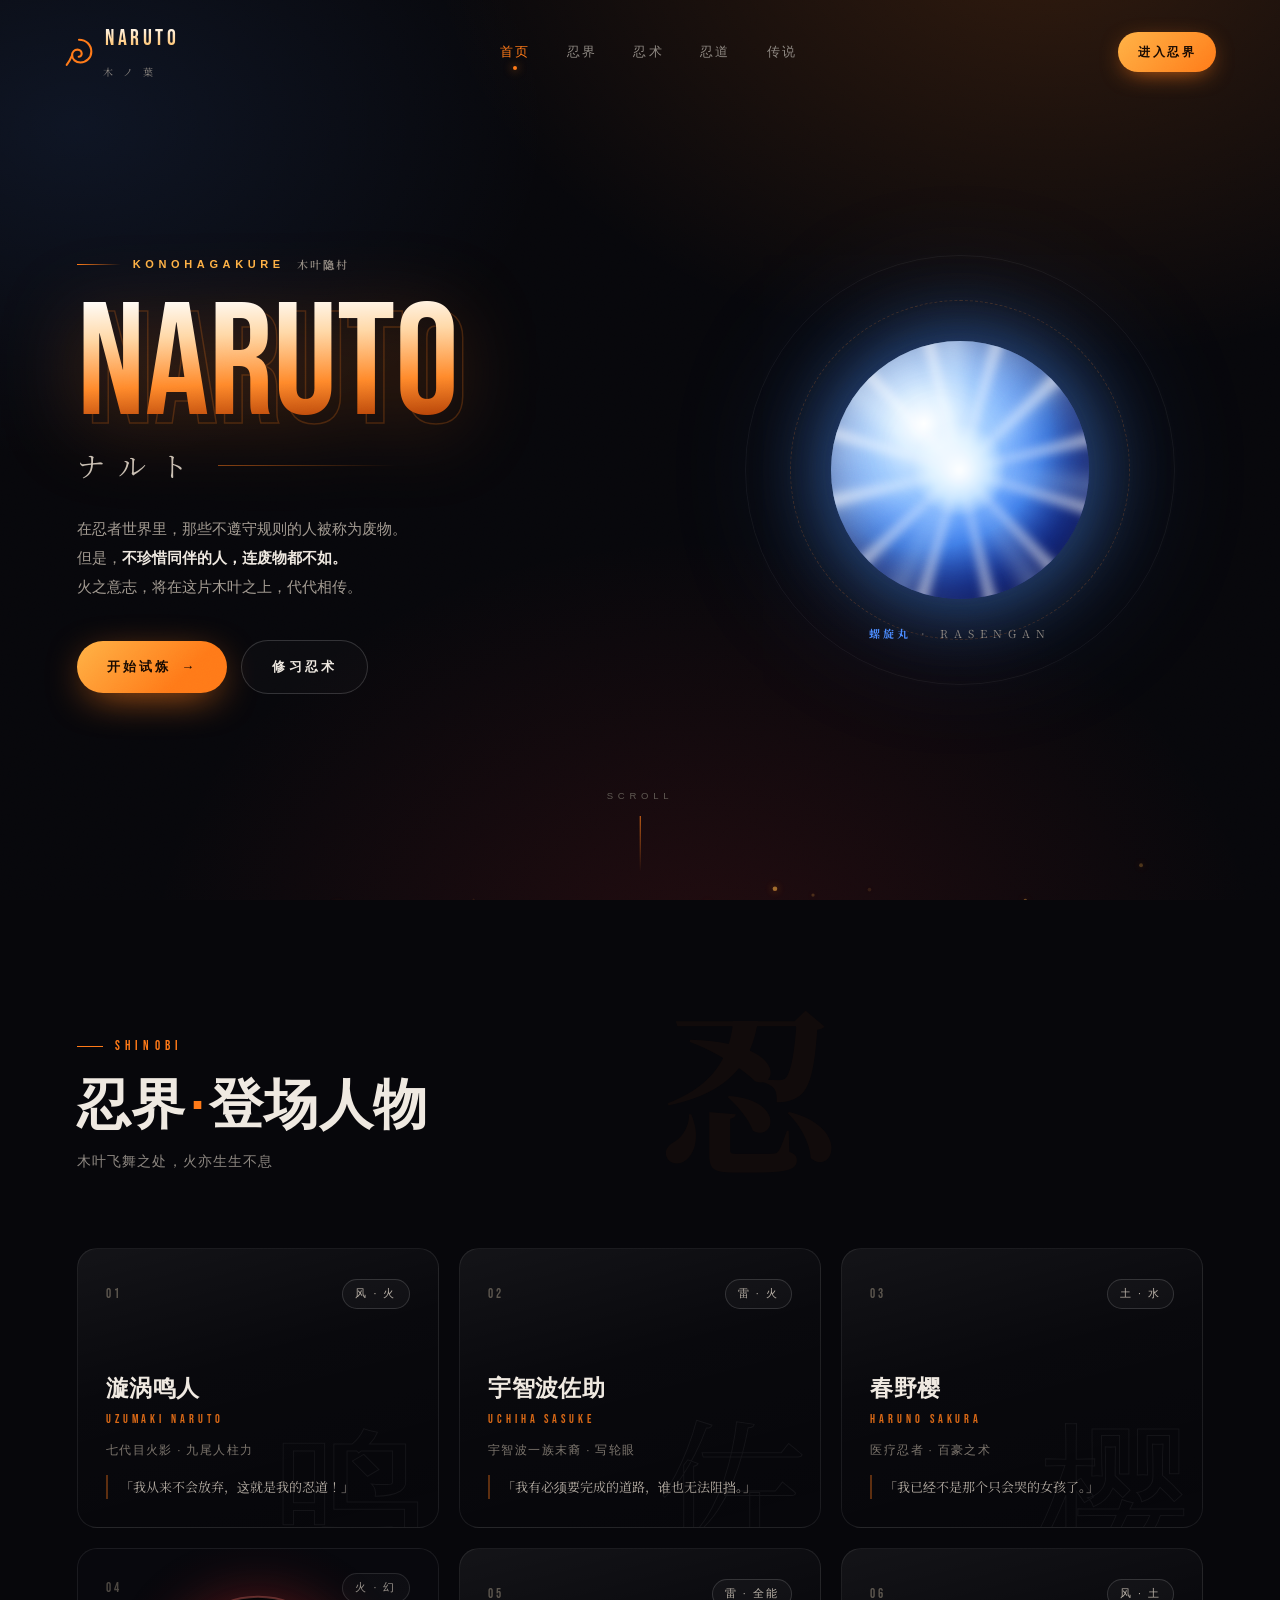
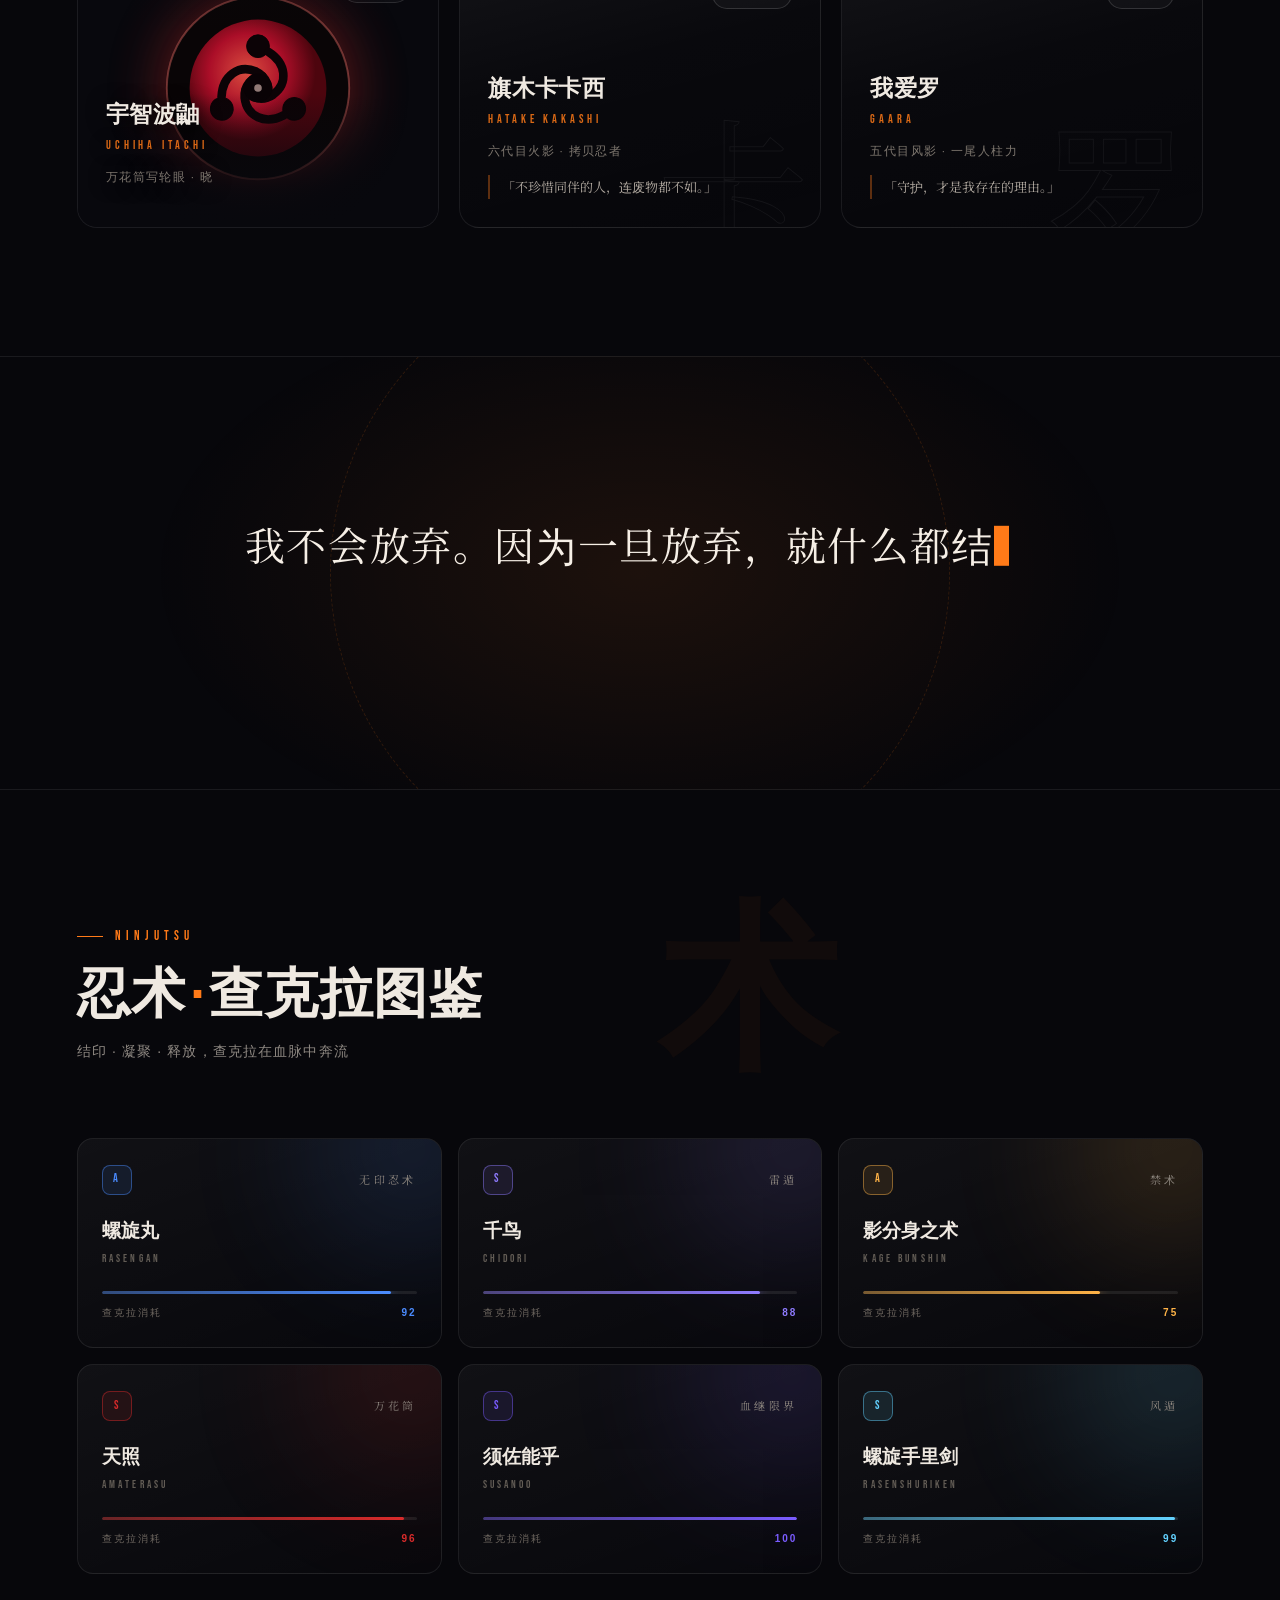
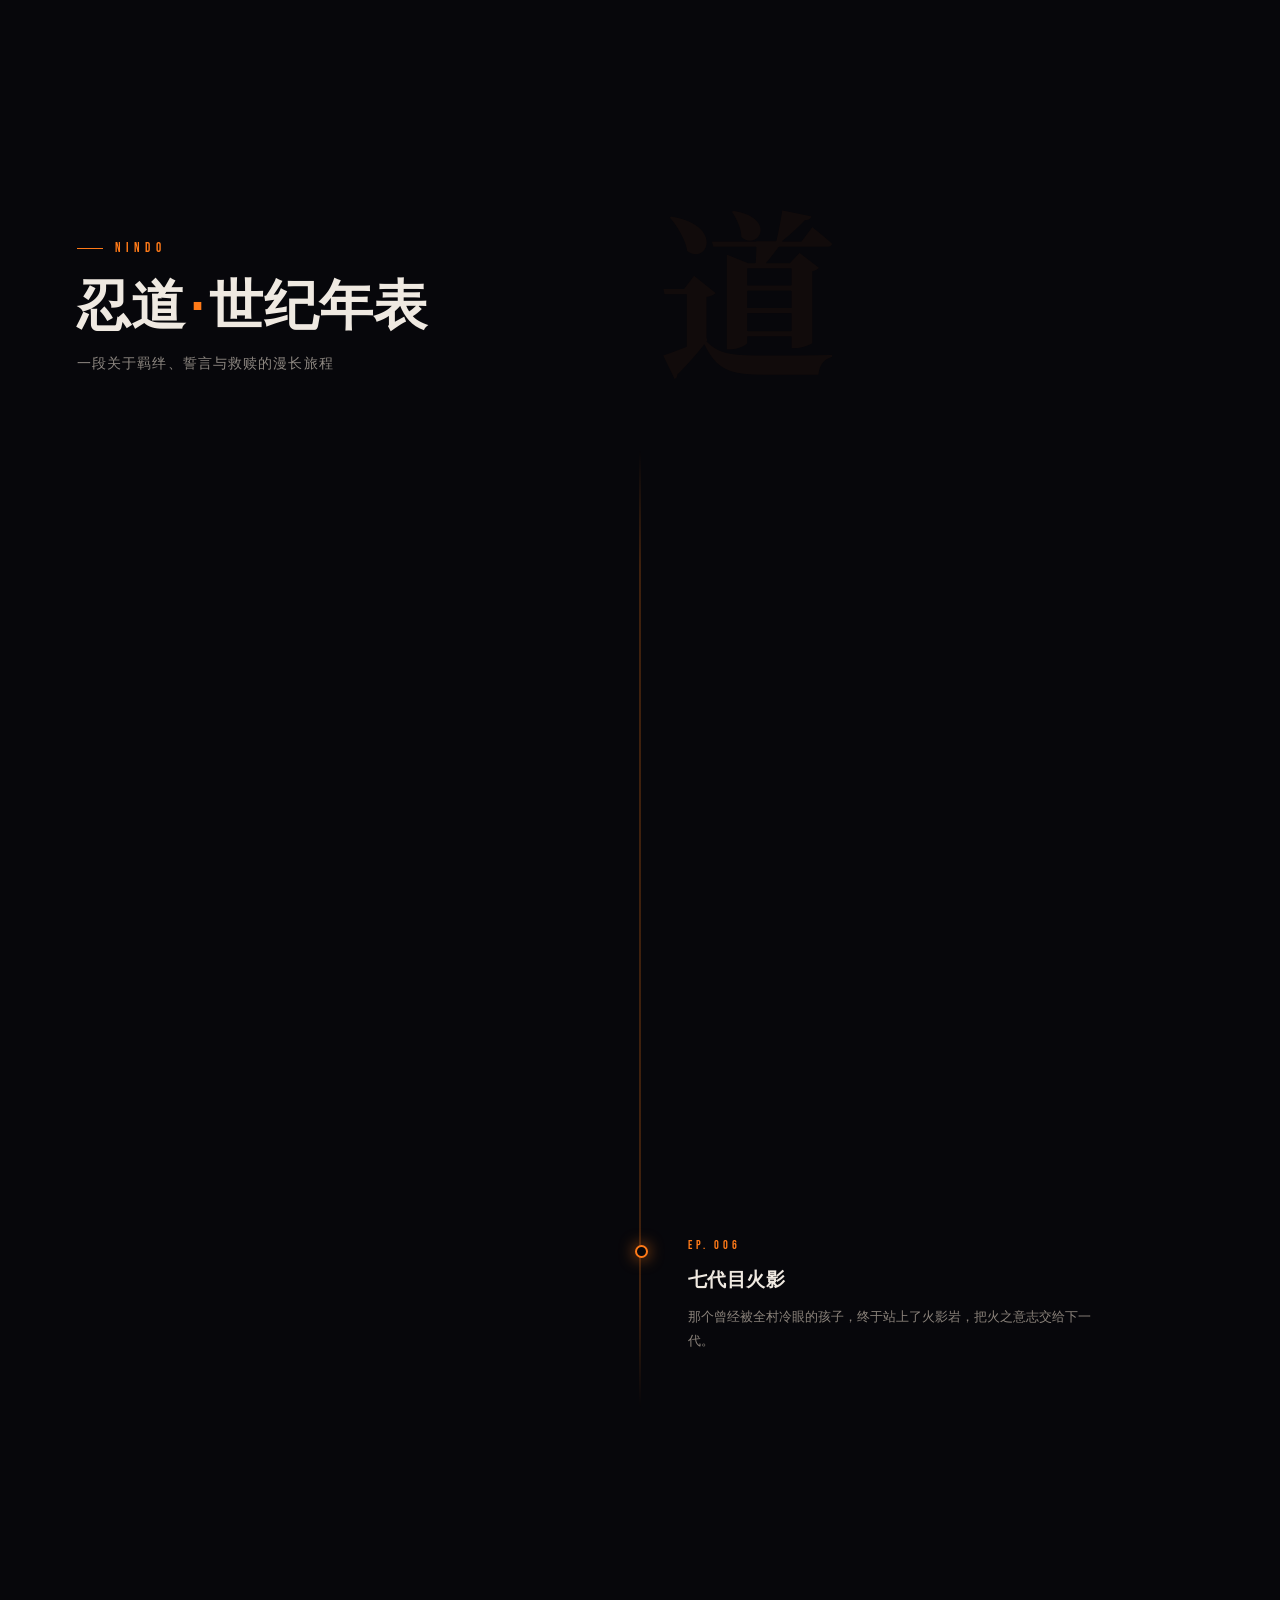
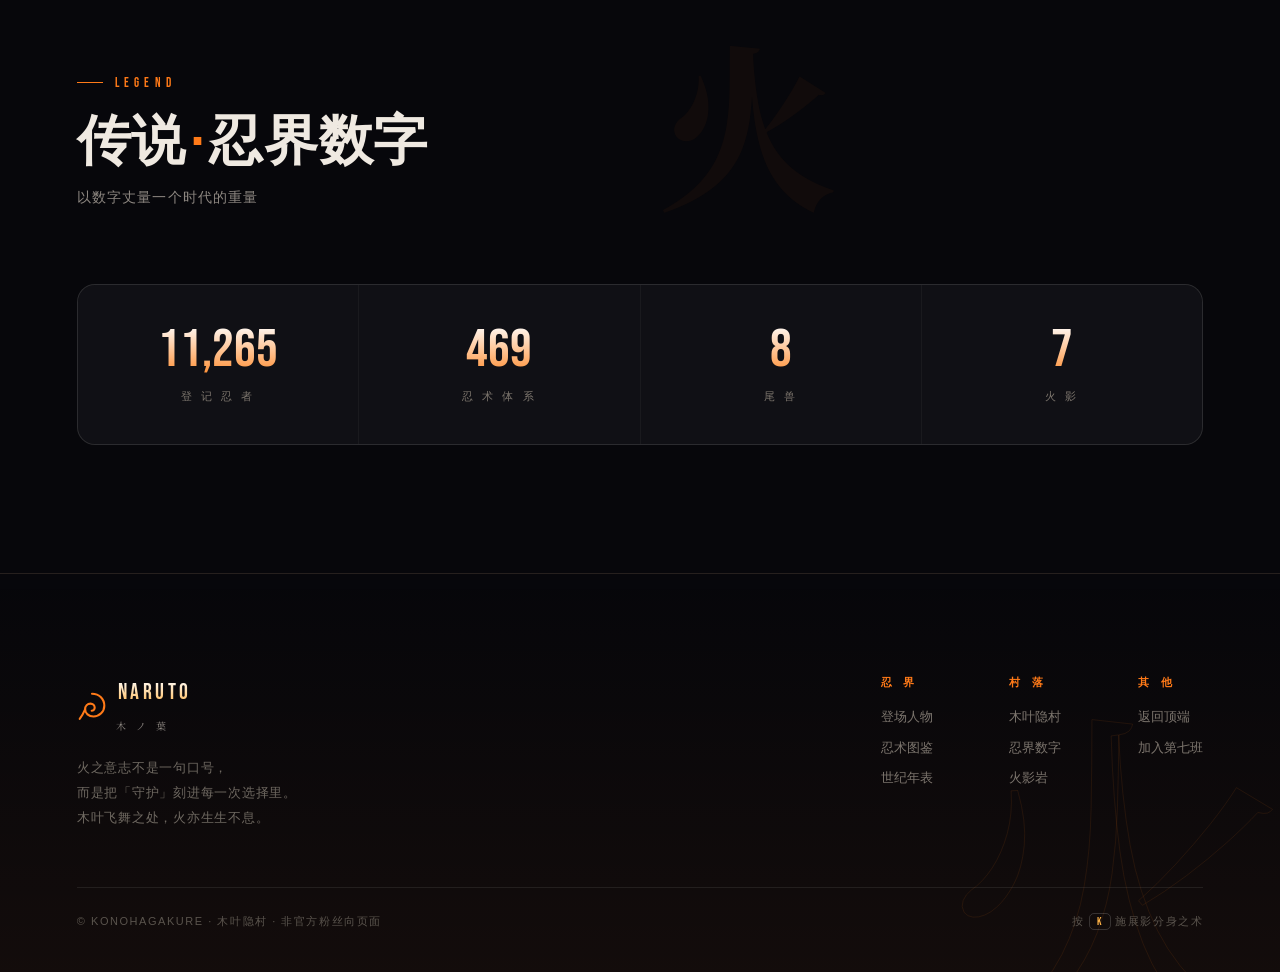
==== commit 706b80e4: "添加网站图标" ====
--- a/index.html
+++ b/index.html
@@ -8,6 +8,7 @@
 <link rel="preconnect" href="https://fonts.gstatic.com" crossorigin>
 <link href="https://fonts.googleapis.com/css2?family=Bebas+Neue&family=Noto+Serif+JP:wght@400;700&display=swap" rel="stylesheet">
 <link rel="stylesheet" href="css/style.css">
+<link rel="icon" type="image/svg+xml" href="favicon.svg">
 </head>
 <body>
 
